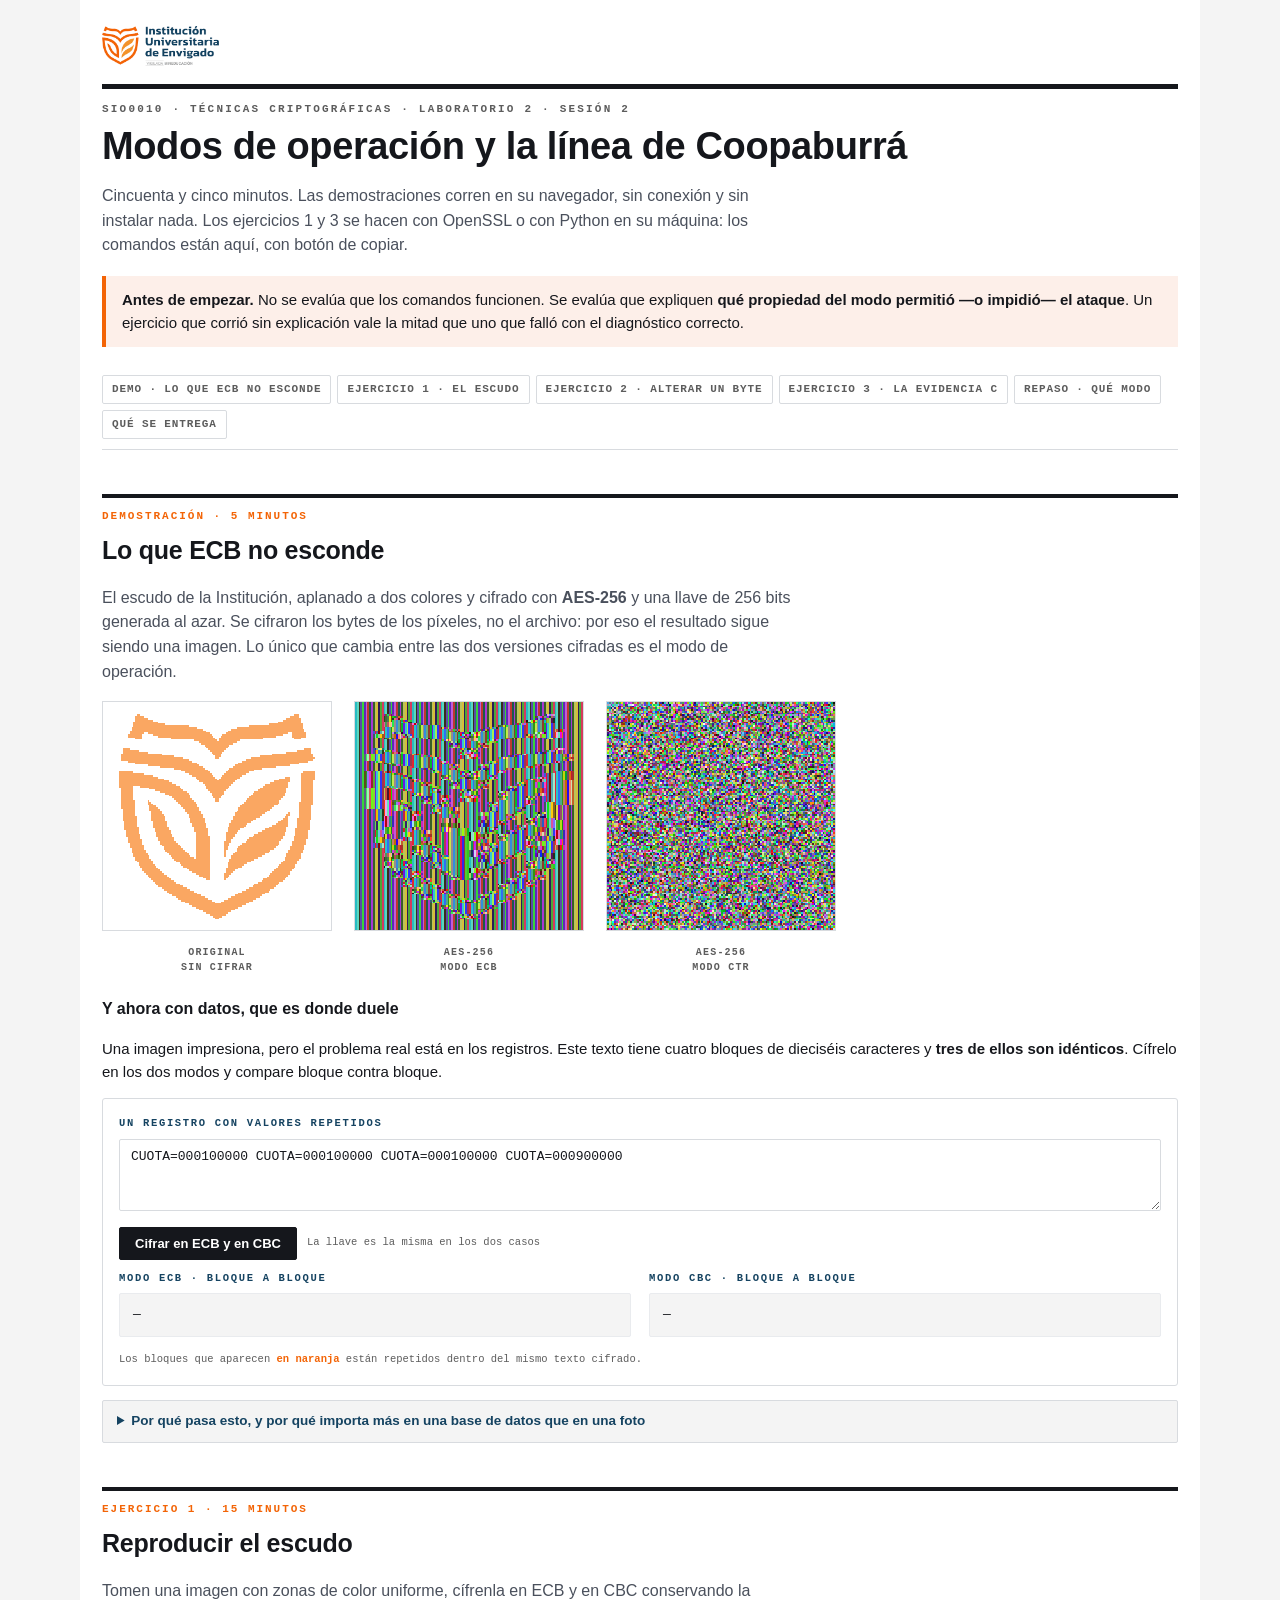
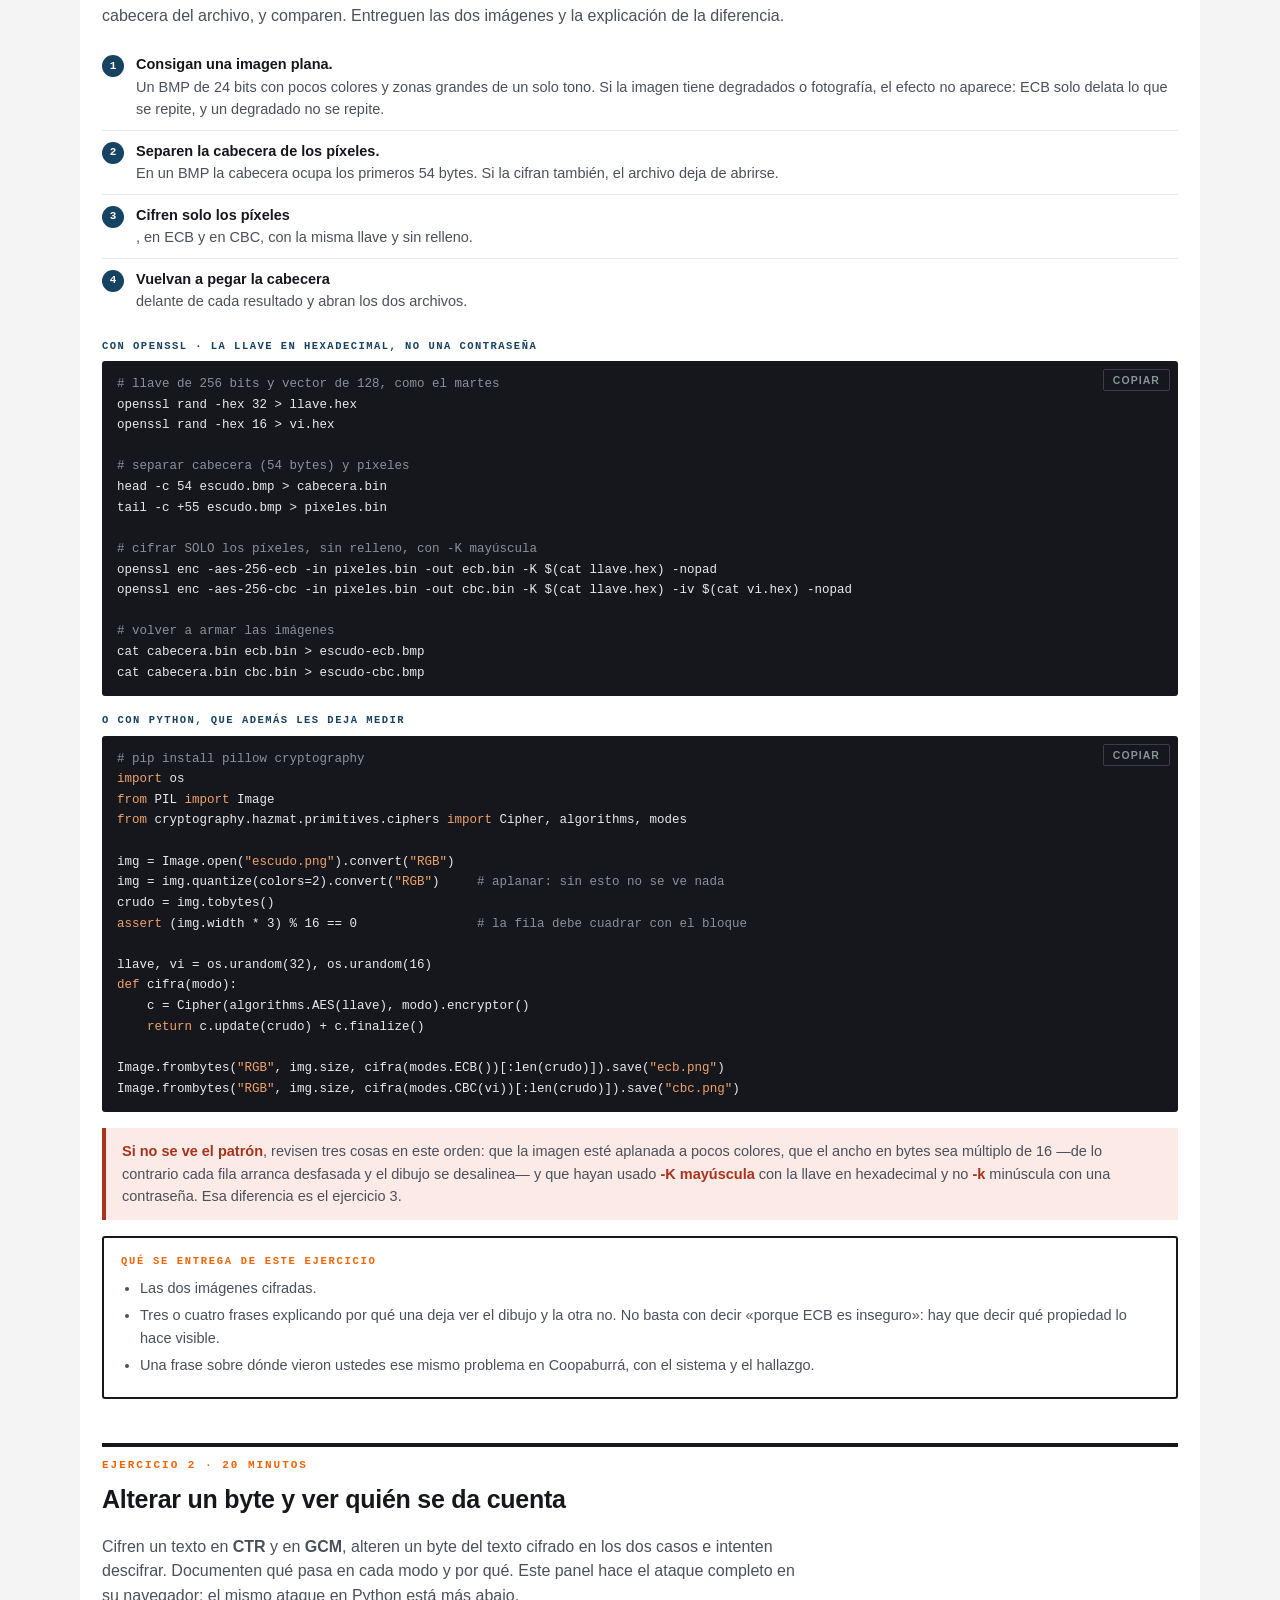
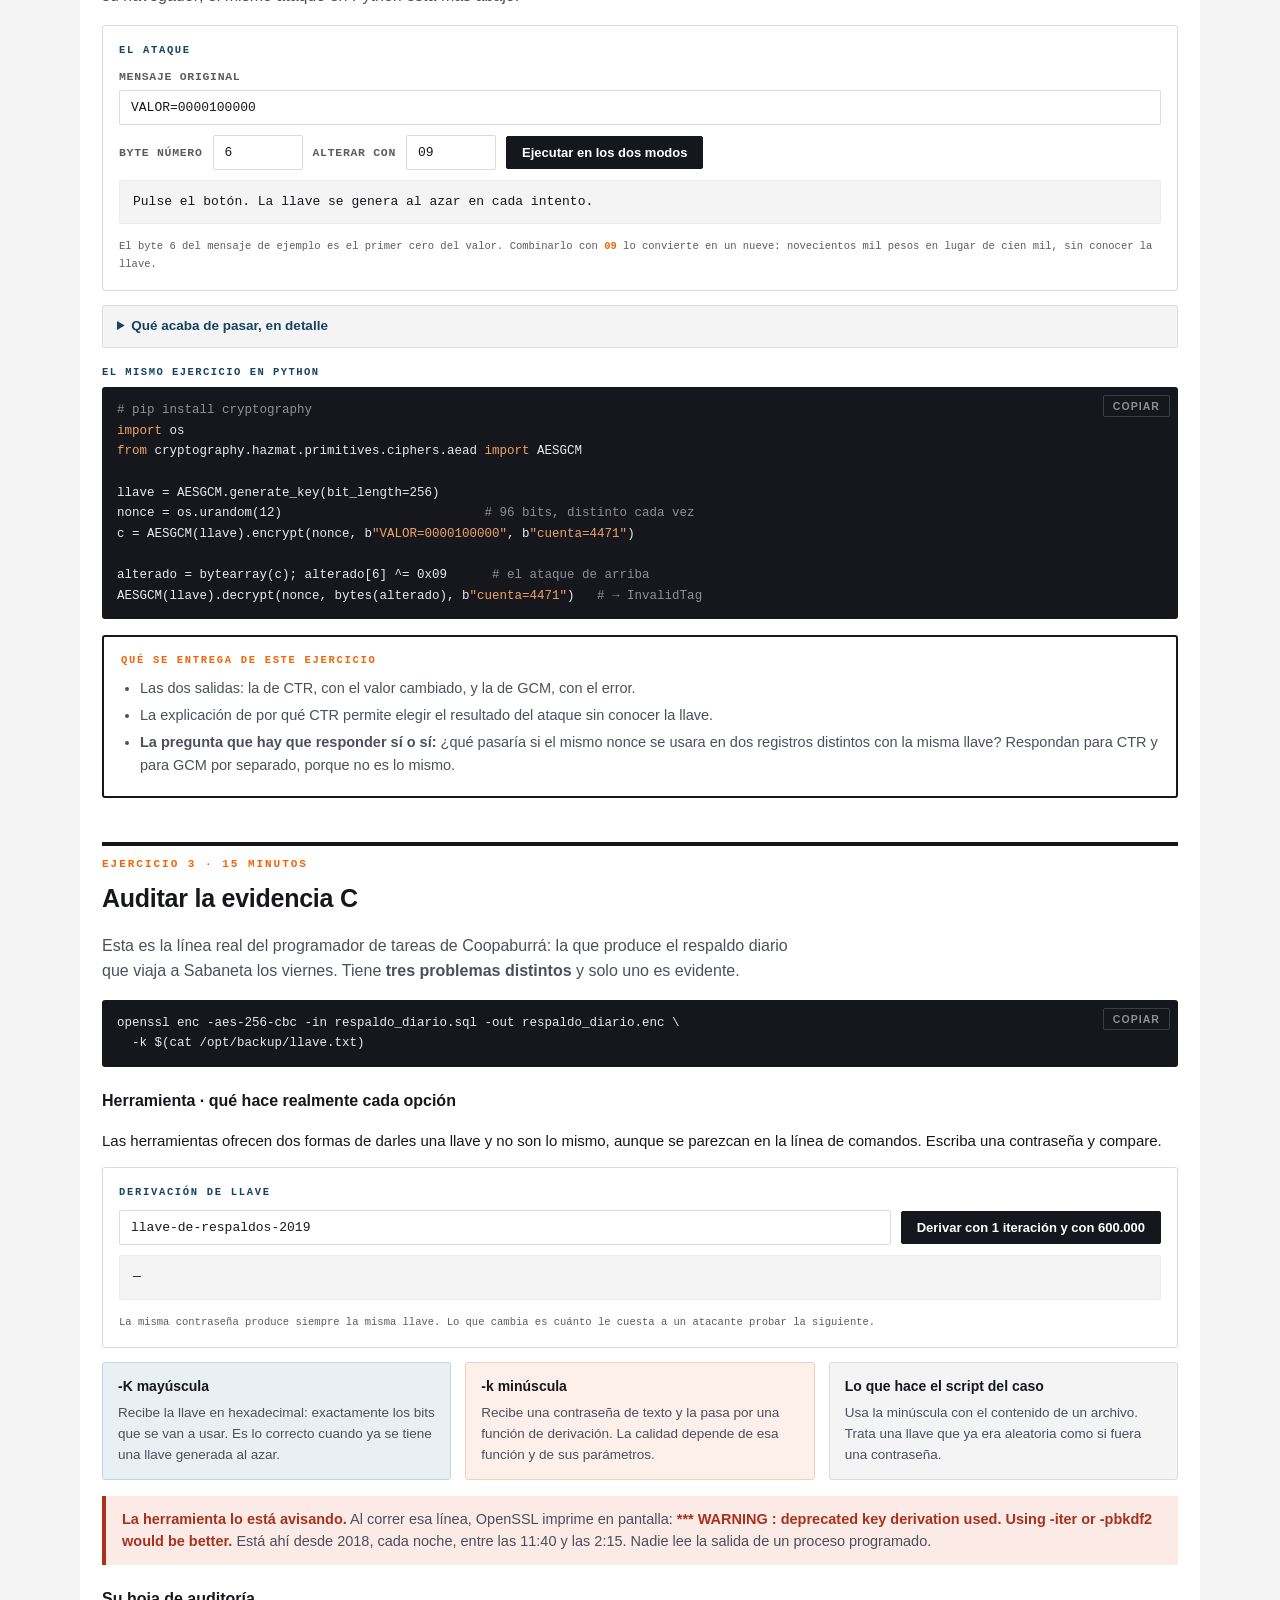
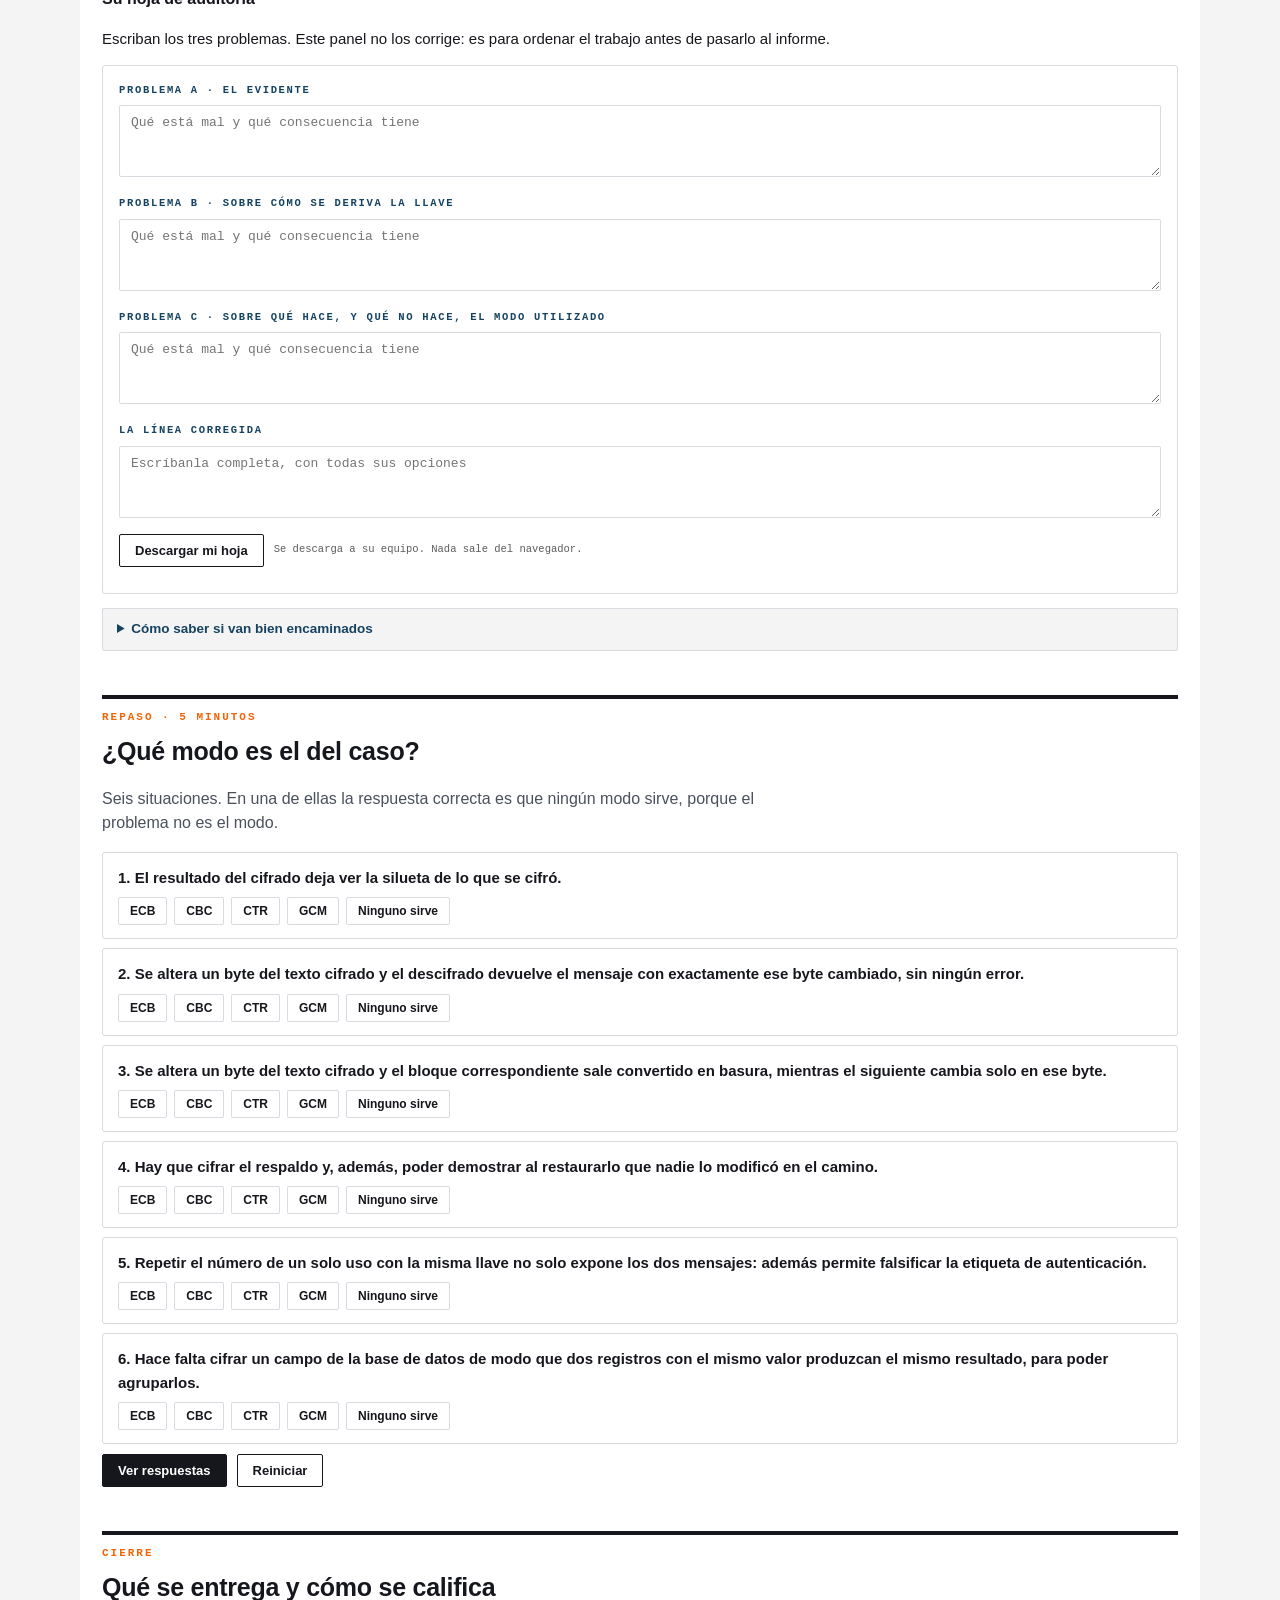
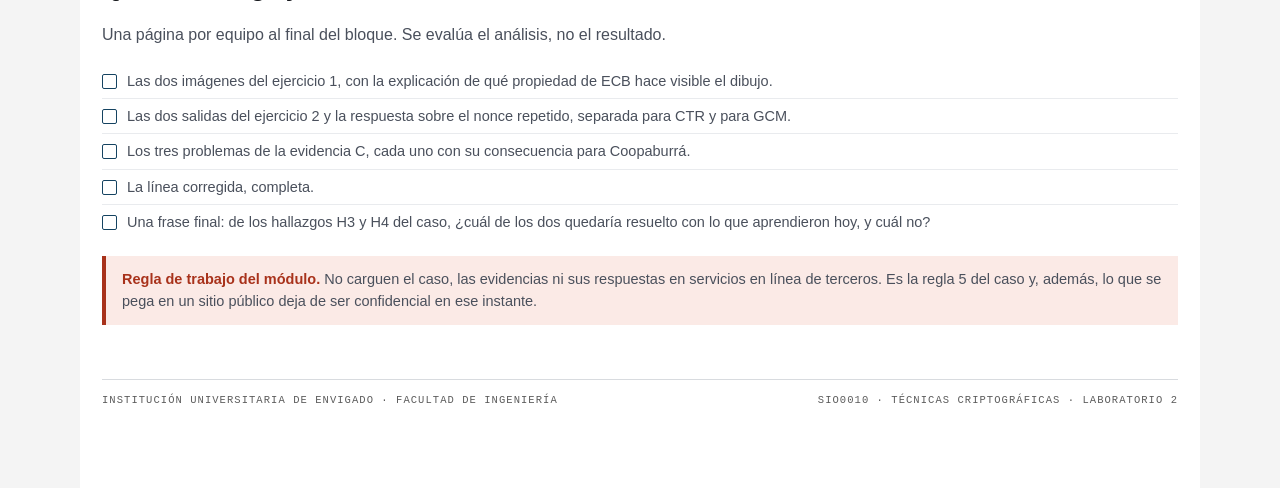
==== laboratorios/Laboratorio-2-SIO0010.html @ b7ec3cf7 "Material del módulo SIO0010 · Técnicas Criptográficas Seis laboratorios interactivos autocontenidos " ====
<!DOCTYPE html>
<html lang="es">
<head>
<meta charset="utf-8">
<meta name="viewport" content="width=device-width, initial-scale=1">
<title>Laboratorio 2 · SIO0010 Técnicas Criptográficas</title>
<style>
/* Hoja común de los laboratorios de SIO0010. Misma identidad del laboratorio 1.
   Al final está la hoja de impresión: el PDF de cada laboratorio sale de este mismo archivo. */
:root{
  --naranja:#F36406; --naranja-lav:#FDEFE9; --azul:#154361; --azul-lav:#E9F0F5;
  --tinta:#15171C; --tinta-2:#4A505C; --gris:#5C5C5C; --papel:#FFFFFF; --papel-2:#F4F4F4;
  --linea:#D8DBDF; --linea-suave:#E9EBEE; --verde:#1B6B47; --verde-lav:#E1F0E8;
  --rojo:#A8321B; --rojo-lav:#FBEAE6;
  --mono:"Consolas","Cascadia Mono",ui-monospace,monospace;
  --sans:Arial,Helvetica,sans-serif; --titular:"Arial Black",Arial,sans-serif;
}
*{box-sizing:border-box}
body{margin:0;background:var(--papel-2);color:var(--tinta);font-family:var(--sans);font-size:15px;line-height:1.55}
.wrap{max-width:1120px;margin:0 auto;padding:0 22px 80px;background:var(--papel)}
header.top{padding:26px 0 0}
.marca{display:flex;align-items:center;gap:12px;margin-bottom:18px}
.marca img{height:40px;width:auto}
.regla{height:5px;background:var(--tinta);margin:0 0 12px}
.kicker{font-family:var(--mono);font-size:11px;font-weight:700;letter-spacing:.20em;text-transform:uppercase;color:var(--gris)}
h1{font-family:var(--titular);font-size:38px;line-height:1.1;margin:8px 0 14px;letter-spacing:-.01em}
.lead{font-size:16px;color:var(--tinta-2);max-width:78ch}
.aviso{border-left:4px solid var(--naranja);background:var(--naranja-lav);padding:12px 16px;margin:18px 0}
.aviso b{color:var(--tinta)}
.adv{border-left:4px solid var(--rojo);background:var(--rojo-lav);padding:12px 16px;margin:16px 0;font-size:14.5px;color:var(--tinta-2)}
.adv b{color:var(--rojo)}
section{margin-top:44px;scroll-margin-top:16px}
.sec-h{border-top:4px solid var(--tinta);padding-top:10px;margin-bottom:16px}
.sec-n{font-family:var(--mono);font-size:11px;font-weight:700;letter-spacing:.18em;text-transform:uppercase;color:var(--naranja)}
h2{font-family:var(--titular);font-size:25px;margin:6px 0 0;letter-spacing:-.01em}
h3{font-size:16px;margin:22px 0 8px}
.nav{position:sticky;top:0;background:var(--papel);border-bottom:1px solid var(--linea);padding:10px 0;z-index:9;display:flex;gap:6px;flex-wrap:wrap}
.nav a{font-family:var(--mono);font-size:11px;font-weight:700;letter-spacing:.08em;text-transform:uppercase;text-decoration:none;color:var(--gris);border:1px solid var(--linea);padding:5px 9px;border-radius:2px}
.nav a:hover{color:var(--naranja);border-color:var(--naranja)}
.panel{border:1px solid var(--linea);border-radius:3px;padding:16px;margin:14px 0;background:var(--papel)}
.et{font-family:var(--mono);font-size:10.5px;font-weight:700;letter-spacing:.16em;text-transform:uppercase;color:var(--azul);margin-bottom:7px}
textarea,input[type=text],input[type=number],select{width:100%;font-family:var(--mono);font-size:13px;padding:9px 11px;border:1px solid var(--linea);border-radius:2px;background:var(--papel);color:var(--tinta);resize:vertical}
textarea{min-height:72px}
.fila{display:flex;gap:10px;flex-wrap:wrap;align-items:center;margin:10px 0}
.fila label{font-family:var(--mono);font-size:11.5px;letter-spacing:.06em;text-transform:uppercase;color:var(--gris);font-weight:700}
button{font-family:var(--sans);font-size:13px;font-weight:700;padding:8px 15px;border:1px solid var(--tinta);background:var(--tinta);color:#fff;border-radius:2px;cursor:pointer}
button:hover{background:var(--naranja);border-color:var(--naranja)}
button.sec{background:transparent;color:var(--tinta)}
button.sec:hover{color:var(--naranja)}
button:disabled{opacity:.45;cursor:default}
input[type=range]{flex:1;min-width:190px;accent-color:var(--naranja)}
.sal{font-family:var(--mono);font-size:13px;background:var(--papel-2);border:1px solid var(--linea-suave);border-radius:2px;padding:11px 13px;white-space:pre-wrap;word-break:break-word;min-height:42px}
.dos{display:grid;grid-template-columns:1fr 1fr;gap:18px}
.tres{display:grid;grid-template-columns:repeat(3,1fr);gap:14px}
@media(max-width:820px){.dos,.tres{grid-template-columns:1fr}}
.imgs{display:flex;gap:22px;flex-wrap:wrap;align-items:flex-start;margin-top:8px}
.imgs figure{margin:0;text-align:center}
.imgs img{width:230px;height:230px;image-rendering:pixelated;border:1px solid var(--linea)}
.imgs figcaption{font-family:var(--mono);font-size:10px;font-weight:700;letter-spacing:.12em;text-transform:uppercase;color:var(--gris);margin-top:8px;line-height:1.5}
table{border-collapse:collapse;width:100%;font-size:13.5px;margin-top:8px}
th{text-align:left;font-family:var(--mono);font-size:10px;letter-spacing:.14em;text-transform:uppercase;color:#fff;background:var(--azul);padding:7px 9px;font-weight:700}
td{padding:6px 9px;border-bottom:1px solid var(--linea-suave);color:var(--tinta-2);vertical-align:top}
td b{color:var(--tinta)}
.leyenda{font-family:var(--mono);font-size:10.5px;color:var(--gris);margin-top:14px;line-height:1.7}
.ok{color:var(--verde);font-weight:700}
.mal{color:var(--naranja);font-weight:700}
.rojo{color:var(--rojo);font-weight:700}
details{border:1px solid var(--linea);border-radius:2px;padding:10px 14px;margin-top:12px;background:var(--papel-2)}
summary{cursor:pointer;font-weight:700;font-size:13.5px;color:var(--azul)}
details p{margin:9px 0 0;font-size:14px;color:var(--tinta-2)}
details p:first-of-type{margin-top:10px}

/* bloque de comandos con botón de copiar */
.cmd{position:relative;background:#15171C;border-radius:3px;padding:13px 15px;margin:11px 0;overflow-x:auto}
.cmd pre{margin:0;font-family:var(--mono);font-size:12.5px;line-height:1.65;color:#E8EAED;white-space:pre}
.cmd .c{color:#8A9199}
.cmd .n{color:#F0A26A}
.cmd .copiar{position:absolute;top:8px;right:8px;font-size:10.5px;letter-spacing:.1em;text-transform:uppercase;padding:4px 9px;background:transparent;color:#8A9199;border:1px solid #3A3F47}
.cmd .copiar:hover{color:#fff;background:transparent;border-color:#8A9199}
.cmd-t{font-family:var(--mono);font-size:10.5px;font-weight:700;letter-spacing:.14em;text-transform:uppercase;color:var(--azul);margin:16px 0 -4px}

/* pasos numerados */
ol.pasos{margin:12px 0 0;padding:0;list-style:none;counter-reset:pp}
ol.pasos li{counter-increment:pp;display:flex;gap:12px;padding:9px 0;border-bottom:1px solid var(--linea-suave)}
ol.pasos li:last-child{border-bottom:0}
ol.pasos li::before{content:counter(pp);flex:0 0 22px;height:22px;border-radius:50%;background:var(--azul);color:#fff;font-family:var(--mono);font-size:11px;font-weight:700;display:flex;align-items:center;justify-content:center;margin-top:2px}
ol.pasos li b{display:block;color:var(--tinta)}
ol.pasos li span{font-size:14.5px;color:var(--tinta-2)}

/* tarjetas */
.tarj{border:1px solid var(--linea);border-radius:3px;padding:13px 15px;background:var(--papel)}
.tarj.fill{background:var(--papel-2)}
.tarj.az{background:var(--azul-lav);border-color:#C6D5E0}
.tarj.na{background:var(--naranja-lav);border-color:#F5CFBF}
.tarj h4{margin:0 0 5px;font-size:14px}
.tarj p{margin:0;font-size:13.5px;color:var(--tinta-2)}

/* entregable */
.ent{border:2px solid var(--tinta);border-radius:3px;padding:15px 17px;margin-top:16px}
.ent .et{color:var(--naranja)}
.ent ul{margin:8px 0 0;padding-left:19px;font-size:14.5px;color:var(--tinta-2)}
.ent li{margin-bottom:5px}

/* casillas de verificación */
ul.chk{margin:10px 0 0;padding:0;list-style:none}
ul.chk li{display:flex;gap:10px;padding:6px 0;border-bottom:1px solid var(--linea-suave);font-size:14.5px;color:var(--tinta-2)}
ul.chk li:last-child{border-bottom:0}
ul.chk li::before{content:"";flex:0 0 13px;height:13px;border:1.5px solid var(--azul);border-radius:2px;margin-top:4px}

/* repaso */
.preg{border:1px solid var(--linea);border-radius:3px;padding:13px 15px;margin-bottom:9px}
.preg .q{font-weight:700;margin-bottom:8px}
.preg .ops{display:flex;gap:7px;flex-wrap:wrap}
.preg .ops button{font-size:12px;padding:6px 11px;background:transparent;color:var(--tinta);border-color:var(--linea)}
.preg .ops button.elegida{background:var(--azul);color:#fff;border-color:var(--azul)}
.preg .fb{margin-top:9px;font-size:13.5px;display:none}

footer{margin-top:54px;border-top:1px solid var(--linea);padding-top:12px;font-family:var(--mono);font-size:10.5px;letter-spacing:.1em;text-transform:uppercase;color:var(--gris);display:flex;justify-content:space-between;flex-wrap:wrap;gap:8px}

/* ───────────────────────── impresión ─────────────────────────
   El PDF de cada laboratorio se genera de este mismo archivo. */
@media print{
  @page{ size:A4; margin:15mm 14mm 14mm }
  body{background:#fff;font-size:10.2pt;line-height:1.45}
  .wrap{max-width:none;padding:0;background:#fff}
  .nav{display:none}
  button,input[type=range],.copiar{display:none!important}
  h1{font-size:25pt}
  h2{font-size:15pt}
  h3{font-size:11.5pt}
  .lead{font-size:10.6pt;max-width:none}
  section{margin-top:18pt;page-break-inside:auto}
  .sec-h{page-break-after:avoid}
  .panel,.tarj,.ent,.preg,.adv,.aviso,details,.cmd{page-break-inside:avoid}
  .cmd{background:#F4F4F4;border:.7pt solid var(--linea)}
  .cmd pre{color:#15171C;font-size:8.6pt}
  .cmd .c{color:#6A7078}
  .cmd .n{color:#A8321B}
  .sal{min-height:0;font-size:8.6pt}
  .inter .sal{display:none}
  .inter::after{content:"Panel interactivo · ábralo en el navegador para ejecutarlo";display:block;font-family:var(--mono);font-size:8.4pt;letter-spacing:.06em;color:var(--gris);border-top:.7pt solid var(--linea-suave);margin-top:8px;padding-top:7px}
  details{background:#fff}
  details summary{list-style:none;color:var(--azul)}
  details summary::-webkit-details-marker{display:none}
  table{font-size:9pt}
  th{padding:5px 7px;font-size:7.4pt}
  td{padding:4.5px 7px}
  .imgs img{width:150px;height:150px}
  footer{margin-top:20pt;font-size:8pt}
  a{color:inherit;text-decoration:none}
}

</style>
</head>
<body>
<script>
/* Utilidades comunes de los laboratorios de SIO0010.
   Todo ocurre en el navegador: no hay peticiones de red ni almacenamiento persistente. */

const $  = id => document.getElementById(id);
const $$ = sel => Array.prototype.slice.call(document.querySelectorAll(sel));

/* ---------- bytes, hexadecimal y texto ---------- */
const UTF8 = new TextEncoder();
const DEC  = new TextDecoder();

function bytes(txt){ return UTF8.encode(txt); }
function texto(buf){ return DEC.decode(buf instanceof ArrayBuffer ? new Uint8Array(buf) : buf); }
function hex(buf){
  const b = buf instanceof ArrayBuffer ? new Uint8Array(buf) : buf;
  return Array.prototype.map.call(b, v => v.toString(16).padStart(2, "0")).join("");
}
function desdeHex(s){
  s = (s || "").replace(/[^0-9a-fA-F]/g, "");
  const b = new Uint8Array(s.length >> 1);
  for (let i = 0; i < b.length; i++) b[i] = parseInt(s.substr(i * 2, 2), 16);
  return b;
}
function aleatorio(n){ const b = new Uint8Array(n); crypto.getRandomValues(b); return b; }
function bloques(h, n){ return (h.match(new RegExp(".{1," + (n * 2) + "}", "g")) || []).join(" "); }

/* ---------- copiar bloques de comandos ---------- */
function montarCopias(){
  $$(".cmd").forEach(function(caja){
    if (caja.querySelector(".copiar")) return;
    const b = document.createElement("button");
    b.className = "copiar"; b.type = "button"; b.textContent = "copiar";
    b.addEventListener("click", function(){
      const t = caja.querySelector("pre").innerText;
      const listo = function(){ b.textContent = "copiado"; setTimeout(function(){ b.textContent = "copiar"; }, 1400); };
      if (navigator.clipboard && navigator.clipboard.writeText) {
        navigator.clipboard.writeText(t).then(listo, function(){ manual(t, listo); });
      } else { manual(t, listo); }
    });
    caja.appendChild(b);
  });
  function manual(t, listo){          // sin permiso de portapapeles: selección manual
    const a = document.createElement("textarea");
    a.value = t; a.style.position = "fixed"; a.style.opacity = "0";
    document.body.appendChild(a); a.select();
    try { document.execCommand("copy"); listo(); } catch (e) {}
    document.body.removeChild(a);
  }
}

/* ---------- repaso de opción múltiple ----------
   preguntas: [[enunciado, respuesta, explicación], ...]   ·   opciones: ["A", "B", ...] */
function montarQuiz(cont, preguntas, opciones, idVer, idReset, idMarca){
  const caja = $(cont);
  const elegido = {};

  function pinta(){
    caja.innerHTML = "";
    preguntas.forEach(function(p, i){
      const d = document.createElement("div"); d.className = "preg";
      const q = document.createElement("div"); q.className = "q"; q.textContent = (i + 1) + ". " + p[0];
      const ops = document.createElement("div"); ops.className = "ops";
      opciones.forEach(function(o){
        const b = document.createElement("button"); b.type = "button"; b.textContent = o;
        if (elegido[i] === o) b.className = "elegida";
        b.addEventListener("click", function(){ elegido[i] = o; pinta(); marca(); });
        ops.appendChild(b);
      });
      const fb = document.createElement("div"); fb.className = "fb"; fb.id = cont + "-fb" + i;
      d.appendChild(q); d.appendChild(ops); d.appendChild(fb);
      caja.appendChild(d);
    });
  }
  function marca(){
    const n = Object.keys(elegido).length;
    if (idMarca) $(idMarca).textContent = n ? n + " de " + preguntas.length + " respondidas" : "";
  }
  function ver(){
    preguntas.forEach(function(p, i){
      const fb = $(cont + "-fb" + i);
      const bien = elegido[i] === p[1];
      fb.style.display = "block";
      fb.innerHTML = '<span class="' + (bien ? "ok" : "mal") + '">' + (bien ? "Correcto" : "Respuesta: " + p[1]) +
                     '</span> · <span style="color:var(--tinta-2)">' + p[2] + "</span>";
    });
  }
  function reinicia(){ for (const k in elegido) delete elegido[k]; pinta(); marca(); }

  if (idVer)   $(idVer).addEventListener("click", ver);
  if (idReset) $(idReset).addEventListener("click", reinicia);
  pinta();
}

/* ---------- cronómetro ---------- */
async function cronometra(fn){
  const t = performance.now();
  const r = await fn();
  return { ms: performance.now() - t, r: r };
}
function ms(v){ return v >= 1000 ? (v / 1000).toFixed(2) + " s" : v.toFixed(1) + " ms"; }

/* ---------- impresión: los desplegables salen abiertos ---------- */
function abreTodo(){ $$("details").forEach(function(d){ d.open = true; }); }
window.addEventListener("beforeprint", abreTodo);
if (window.matchMedia) {
  const mq = window.matchMedia("print");
  if (mq.addEventListener) mq.addEventListener("change", function(e){ if (e.matches) abreTodo(); });
}

document.addEventListener("DOMContentLoaded", montarCopias);

</script>
<div class="wrap">
<header class="top">
  <div class="marca"><img src="[data-uri]" alt="Institución Universitaria de Envigado"></div>
  <div class="regla"></div>
  <div class="kicker">SIO0010 · Técnicas Criptográficas · Laboratorio 2 · Sesión 2</div>
  <h1>Modos de operación y la línea de Coopaburrá</h1>
  <p class="lead">Cincuenta y cinco minutos. Las demostraciones corren en su navegador, sin conexión y sin instalar nada. Los ejercicios 1 y 3 se hacen con OpenSSL o con Python en su máquina: los comandos están aquí, con botón de copiar.</p>
  <div class="aviso"><b>Antes de empezar.</b> No se evalúa que los comandos funcionen. Se evalúa que expliquen <b>qué propiedad del modo permitió —o impidió— el ataque</b>. Un ejercicio que corrió sin explicación vale la mitad que uno que falló con el diagnóstico correcto.</div>
</header>

<nav class="nav">
  <a href="#d1">Demo · Lo que ECB no esconde</a>
  <a href="#e1">Ejercicio 1 · El escudo</a>
  <a href="#e2">Ejercicio 2 · Alterar un byte</a>
  <a href="#e3">Ejercicio 3 · La evidencia C</a>
  <a href="#e4">Repaso · Qué modo</a>
  <a href="#ent">Qué se entrega</a>
</nav>

<!-- ───────────── DEMO 1 ───────────── -->
<section id="d1">
  <div class="sec-h"><div class="sec-n">Demostración · 5 minutos</div><h2>Lo que ECB no esconde</h2></div>
  <p class="lead">El escudo de la Institución, aplanado a dos colores y cifrado con <b>AES-256</b> y una llave de 256 bits generada al azar. Se cifraron los bytes de los píxeles, no el archivo: por eso el resultado sigue siendo una imagen. Lo único que cambia entre las dos versiones cifradas es el modo de operación.</p>
  <div class="imgs">
    <figure><img src="[data-uri]" alt="Escudo original"><figcaption>Original<br>sin cifrar</figcaption></figure>
    <figure><img src="[data-uri]" alt="Escudo cifrado en ECB"><figcaption>AES-256<br>modo ECB</figcaption></figure>
    <figure><img src="[data-uri]" alt="Escudo cifrado en CTR"><figcaption>AES-256<br>modo CTR</figcaption></figure>
  </div>

  <h3>Y ahora con datos, que es donde duele</h3>
  <p>Una imagen impresiona, pero el problema real está en los registros. Este texto tiene cuatro bloques de dieciséis caracteres y <b>tres de ellos son idénticos</b>. Cífrelo en los dos modos y compare bloque contra bloque.</p>
  <div class="panel inter">
    <div class="et">Un registro con valores repetidos</div>
    <textarea id="d1t" spellcheck="false">CUOTA=000100000 CUOTA=000100000 CUOTA=000100000 CUOTA=000900000 </textarea>
    <div class="fila"><button id="d1go">Cifrar en ECB y en CBC</button><span class="leyenda" style="margin:0">La llave es la misma en los dos casos</span></div>
    <div class="dos">
      <div><div class="et">Modo ECB · bloque a bloque</div><div class="sal" id="d1ecb">—</div></div>
      <div><div class="et">Modo CBC · bloque a bloque</div><div class="sal" id="d1cbc">—</div></div>
    </div>
    <div class="leyenda">Los bloques que aparecen <span class="mal">en naranja</span> están repetidos dentro del mismo texto cifrado.</div>
  </div>

  <details><summary>Por qué pasa esto, y por qué importa más en una base de datos que en una foto</summary>
    <p>ECB cifra cada bloque de dieciséis bytes por separado y siempre de la misma forma. Bloques de entrada iguales producen bloques de salida iguales, así que <b>la estructura del mensaje sobrevive al cifrado</b>. En la imagen eso dibuja el escudo; en una tabla permite contar cuántos registros comparten un valor, y a partir de ahí deducir cuál es sin descifrar nada.</p>
    <p>CBC encadena cada bloque con el anterior y arranca de un vector de inicialización aleatorio, así que dos bloques iguales producen salidas distintas. CTR hace lo propio combinando cada bloque con un contador distinto. Ninguno de los dos, sin embargo, <b>detecta</b> una alteración: eso es lo que van a comprobar en el ejercicio 2.</p>
  </details>
</section>

<!-- ───────────── EJERCICIO 1 ───────────── -->
<section id="e1">
  <div class="sec-h"><div class="sec-n">Ejercicio 1 · 15 minutos</div><h2>Reproducir el escudo</h2></div>
  <p class="lead">Tomen una imagen con zonas de color uniforme, cífrenla en ECB y en CBC conservando la cabecera del archivo, y comparen. Entreguen las dos imágenes y la explicación de la diferencia.</p>

  <ol class="pasos">
    <li><span><b>Consigan una imagen plana.</b> Un BMP de 24 bits con pocos colores y zonas grandes de un solo tono. Si la imagen tiene degradados o fotografía, el efecto no aparece: ECB solo delata lo que se repite, y un degradado no se repite.</span></li>
    <li><span><b>Separen la cabecera de los píxeles.</b> En un BMP la cabecera ocupa los primeros 54 bytes. Si la cifran también, el archivo deja de abrirse.</span></li>
    <li><span><b>Cifren solo los píxeles</b>, en ECB y en CBC, con la misma llave y sin relleno.</span></li>
    <li><span><b>Vuelvan a pegar la cabecera</b> delante de cada resultado y abran los dos archivos.</span></li>
  </ol>

  <div class="cmd-t">Con OpenSSL · la llave en hexadecimal, no una contraseña</div>
  <div class="cmd"><pre><span class="c"># llave de 256 bits y vector de 128, como el martes</span>
openssl rand -hex 32 &gt; llave.hex
openssl rand -hex 16 &gt; vi.hex

<span class="c"># separar cabecera (54 bytes) y píxeles</span>
head -c 54 escudo.bmp &gt; cabecera.bin
tail -c +55 escudo.bmp &gt; pixeles.bin

<span class="c"># cifrar SOLO los píxeles, sin relleno, con -K mayúscula</span>
openssl enc -aes-256-ecb -in pixeles.bin -out ecb.bin -K $(cat llave.hex) -nopad
openssl enc -aes-256-cbc -in pixeles.bin -out cbc.bin -K $(cat llave.hex) -iv $(cat vi.hex) -nopad

<span class="c"># volver a armar las imágenes</span>
cat cabecera.bin ecb.bin &gt; escudo-ecb.bmp
cat cabecera.bin cbc.bin &gt; escudo-cbc.bmp</pre></div>

  <div class="cmd-t">O con Python, que además les deja medir</div>
  <div class="cmd"><pre><span class="c"># pip install pillow cryptography</span>
<span class="n">import</span> os
<span class="n">from</span> PIL <span class="n">import</span> Image
<span class="n">from</span> cryptography.hazmat.primitives.ciphers <span class="n">import</span> Cipher, algorithms, modes

img = Image.open(<span class="n">"escudo.png"</span>).convert(<span class="n">"RGB"</span>)
img = img.quantize(colors=2).convert(<span class="n">"RGB"</span>)     <span class="c"># aplanar: sin esto no se ve nada</span>
crudo = img.tobytes()
<span class="n">assert</span> (img.width * 3) % 16 == 0                <span class="c"># la fila debe cuadrar con el bloque</span>

llave, vi = os.urandom(32), os.urandom(16)
<span class="n">def</span> cifra(modo):
    c = Cipher(algorithms.AES(llave), modo).encryptor()
    <span class="n">return</span> c.update(crudo) + c.finalize()

Image.frombytes(<span class="n">"RGB"</span>, img.size, cifra(modes.ECB())[:len(crudo)]).save(<span class="n">"ecb.png"</span>)
Image.frombytes(<span class="n">"RGB"</span>, img.size, cifra(modes.CBC(vi))[:len(crudo)]).save(<span class="n">"cbc.png"</span>)</pre></div>

  <div class="adv"><b>Si no se ve el patrón</b>, revisen tres cosas en este orden: que la imagen esté aplanada a pocos colores, que el ancho en bytes sea múltiplo de 16 —de lo contrario cada fila arranca desfasada y el dibujo se desalinea— y que hayan usado <b>-K mayúscula</b> con la llave en hexadecimal y no <b>-k</b> minúscula con una contraseña. Esa diferencia es el ejercicio 3.</div>

  <div class="ent">
    <div class="et">Qué se entrega de este ejercicio</div>
    <ul>
      <li>Las dos imágenes cifradas.</li>
      <li>Tres o cuatro frases explicando por qué una deja ver el dibujo y la otra no. No basta con decir «porque ECB es inseguro»: hay que decir qué propiedad lo hace visible.</li>
      <li>Una frase sobre dónde vieron ustedes ese mismo problema en Coopaburrá, con el sistema y el hallazgo.</li>
    </ul>
  </div>
</section>

<!-- ───────────── EJERCICIO 2 ───────────── -->
<section id="e2">
  <div class="sec-h"><div class="sec-n">Ejercicio 2 · 20 minutos</div><h2>Alterar un byte y ver quién se da cuenta</h2></div>
  <p class="lead">Cifren un texto en <b>CTR</b> y en <b>GCM</b>, alteren un byte del texto cifrado en los dos casos e intenten descifrar. Documenten qué pasa en cada modo y por qué. Este panel hace el ataque completo en su navegador; el mismo ataque en Python está más abajo.</p>

  <div class="panel inter">
    <div class="et">El ataque</div>
    <div class="fila" style="margin-bottom:4px"><label for="e2t">Mensaje original</label></div>
    <input type="text" id="e2t" value="VALOR=0000100000" spellcheck="false">
    <div class="fila">
      <label for="e2i">Byte número</label><input type="number" id="e2i" value="6" min="0" style="width:90px">
      <label for="e2m">Alterar con</label><input type="text" id="e2m" value="09" style="width:90px">
      <button id="e2go">Ejecutar en los dos modos</button>
    </div>
    <div class="sal" id="e2s">Pulse el botón. La llave se genera al azar en cada intento.</div>
    <div class="leyenda">El byte 6 del mensaje de ejemplo es el primer cero del valor. Combinarlo con <span class="mal">09</span> lo convierte en un nueve: novecientos mil pesos en lugar de cien mil, sin conocer la llave.</div>
  </div>

  <details><summary>Qué acaba de pasar, en detalle</summary>
    <p><b>En CTR</b> el cifrado consiste en combinar el mensaje con una secuencia que depende de la llave y de un contador. Esa combinación es reversible byte a byte: cambiar un byte del texto cifrado cambia <b>exactamente ese byte</b> del texto en claro, y ningún otro. El atacante no necesita la llave para saber qué va a salir; le basta saber qué decía el original en esa posición. Por eso la salida no es basura: es el mensaje que el atacante eligió.</p>
    <p><b>En GCM</b> el cifrado es el mismo —GCM usa CTR por dentro—, pero además calcula una etiqueta de autenticación sobre el texto cifrado y sobre los datos asociados. Al descifrar, la etiqueta se recalcula y se compara. Si no coincide, la librería <b>no devuelve el texto</b>: lanza un error. No devuelve el texto alterado, ni el texto a medias: no devuelve nada. Esa es la diferencia entre cifrar y proteger.</p>
    <p><b>Los datos asociados</b> del ejemplo —el número de cuenta— no van cifrados, pero sí entran en la etiqueta. Sirven para amarrar el mensaje a su contexto: un texto cifrado válido para la cuenta 4471 no se puede reutilizar en otra cuenta, porque la etiqueta ya no cuadra.</p>
  </details>

  <div class="cmd-t">El mismo ejercicio en Python</div>
  <div class="cmd"><pre><span class="c"># pip install cryptography</span>
<span class="n">import</span> os
<span class="n">from</span> cryptography.hazmat.primitives.ciphers.aead <span class="n">import</span> AESGCM

llave = AESGCM.generate_key(bit_length=256)
nonce = os.urandom(12)                           <span class="c"># 96 bits, distinto cada vez</span>
c = AESGCM(llave).encrypt(nonce, b<span class="n">"VALOR=0000100000"</span>, b<span class="n">"cuenta=4471"</span>)

alterado = bytearray(c); alterado[6] ^= 0x09      <span class="c"># el ataque de arriba</span>
AESGCM(llave).decrypt(nonce, bytes(alterado), b<span class="n">"cuenta=4471"</span>)   <span class="c"># → InvalidTag</span></pre></div>

  <div class="ent">
    <div class="et">Qué se entrega de este ejercicio</div>
    <ul>
      <li>Las dos salidas: la de CTR, con el valor cambiado, y la de GCM, con el error.</li>
      <li>La explicación de por qué CTR permite elegir el resultado del ataque sin conocer la llave.</li>
      <li><b>La pregunta que hay que responder sí o sí:</b> ¿qué pasaría si el mismo nonce se usara en dos registros distintos con la misma llave? Respondan para CTR y para GCM por separado, porque no es lo mismo.</li>
    </ul>
  </div>
</section>

<!-- ───────────── EJERCICIO 3 ───────────── -->
<section id="e3">
  <div class="sec-h"><div class="sec-n">Ejercicio 3 · 15 minutos</div><h2>Auditar la evidencia C</h2></div>
  <p class="lead">Esta es la línea real del programador de tareas de Coopaburrá: la que produce el respaldo diario que viaja a Sabaneta los viernes. Tiene <b>tres problemas distintos</b> y solo uno es evidente.</p>

  <div class="cmd"><pre>openssl enc -aes-256-cbc -in respaldo_diario.sql -out respaldo_diario.enc \
  -k $(cat /opt/backup/llave.txt)</pre></div>

  <h3>Herramienta · qué hace realmente cada opción</h3>
  <p>Las herramientas ofrecen dos formas de darles una llave y no son lo mismo, aunque se parezcan en la línea de comandos. Escriba una contraseña y compare.</p>
  <div class="panel inter">
    <div class="et">Derivación de llave</div>
    <div class="fila">
      <input type="text" id="e3p" value="llave-de-respaldos-2019" spellcheck="false" style="flex:1;min-width:240px">
      <button id="e3go">Derivar con 1 iteración y con 600.000</button>
    </div>
    <div class="sal" id="e3s">—</div>
    <div class="leyenda">La misma contraseña produce siempre la misma llave. Lo que cambia es cuánto le cuesta a un atacante probar la siguiente.</div>
  </div>

  <div class="tres" style="margin-top:14px">
    <div class="tarj az"><h4>-K mayúscula</h4><p>Recibe la llave en hexadecimal: exactamente los bits que se van a usar. Es lo correcto cuando ya se tiene una llave generada al azar.</p></div>
    <div class="tarj na"><h4>-k minúscula</h4><p>Recibe una contraseña de texto y la pasa por una función de derivación. La calidad depende de esa función y de sus parámetros.</p></div>
    <div class="tarj fill"><h4>Lo que hace el script del caso</h4><p>Usa la minúscula con el contenido de un archivo. Trata una llave que ya era aleatoria como si fuera una contraseña.</p></div>
  </div>

  <div class="adv"><b>La herramienta lo está avisando.</b> Al correr esa línea, OpenSSL imprime en pantalla: <span class="rojo">*** WARNING : deprecated key derivation used. Using -iter or -pbkdf2 would be better.</span> Está ahí desde 2018, cada noche, entre las 11:40 y las 2:15. Nadie lee la salida de un proceso programado.</div>

  <h3>Su hoja de auditoría</h3>
  <p>Escriban los tres problemas. Este panel no los corrige: es para ordenar el trabajo antes de pasarlo al informe.</p>
  <div class="panel inter">
    <div class="et">Problema A · el evidente</div>
    <textarea id="e3a" placeholder="Qué está mal y qué consecuencia tiene"></textarea>
    <div class="et" style="margin-top:12px">Problema B · sobre cómo se deriva la llave</div>
    <textarea id="e3b" placeholder="Qué está mal y qué consecuencia tiene"></textarea>
    <div class="et" style="margin-top:12px">Problema C · sobre qué hace, y qué no hace, el modo utilizado</div>
    <textarea id="e3c" placeholder="Qué está mal y qué consecuencia tiene"></textarea>
    <div class="et" style="margin-top:12px">La línea corregida</div>
    <textarea id="e3d" placeholder="Escríbanla completa, con todas sus opciones"></textarea>
    <div class="fila"><button class="sec" id="e3guarda">Descargar mi hoja</button><span class="leyenda" style="margin:0">Se descarga a su equipo. Nada sale del navegador.</span></div>
  </div>

  <details><summary>Cómo saber si van bien encaminados</summary>
    <p>No son pistas de la respuesta, son las preguntas que la respuesta tiene que contestar. <b>Sobre la llave:</b> ¿quién puede leerla hoy, y en cuántos sitios distintos está? Cuenten los sitios; son más de uno. <b>Sobre la derivación:</b> si la llave ya venía de un generador aleatorio, ¿qué le aporta pasarla por una función pensada para contraseñas humanas, y qué le quita? <b>Sobre el modo:</b> si alguien modifica el archivo de respaldo mientras viaja en el carro del mensajero, ¿en qué momento lo notaría Coopaburrá, y cómo?</p>
    <p>Y para la línea corregida, tres preguntas más: ¿de dónde sale la llave?, ¿cómo se la entregan a la herramienta sin que aparezca en la lista de procesos?, y ¿qué tendría que pasar al restaurar para que se sepa que el archivo llegó íntegro?</p>
  </details>
</section>

<!-- ───────────── REPASO ───────────── -->
<section id="e4">
  <div class="sec-h"><div class="sec-n">Repaso · 5 minutos</div><h2>¿Qué modo es el del caso?</h2></div>
  <p class="lead">Seis situaciones. En una de ellas la respuesta correcta es que ningún modo sirve, porque el problema no es el modo.</p>
  <div id="quiz"></div>
  <div class="fila"><button id="qver">Ver respuestas</button><button class="sec" id="qreset">Reiniciar</button><span id="qmarca" class="leyenda" style="margin:0"></span></div>
</section>

<!-- ───────────── ENTREGA ───────────── -->
<section id="ent">
  <div class="sec-h"><div class="sec-n">Cierre</div><h2>Qué se entrega y cómo se califica</h2></div>
  <p class="lead">Una página por equipo al final del bloque. Se evalúa el análisis, no el resultado.</p>
  <ul class="chk">
    <li>Las dos imágenes del ejercicio 1, con la explicación de qué propiedad de ECB hace visible el dibujo.</li>
    <li>Las dos salidas del ejercicio 2 y la respuesta sobre el nonce repetido, separada para CTR y para GCM.</li>
    <li>Los tres problemas de la evidencia C, cada uno con su consecuencia para Coopaburrá.</li>
    <li>La línea corregida, completa.</li>
    <li>Una frase final: de los hallazgos H3 y H4 del caso, ¿cuál de los dos quedaría resuelto con lo que aprendieron hoy, y cuál no?</li>
  </ul>
  <div class="adv"><b>Regla de trabajo del módulo.</b> No carguen el caso, las evidencias ni sus respuestas en servicios en línea de terceros. Es la regla 5 del caso y, además, lo que se pega en un sitio público deja de ser confidencial en ese instante.</div>
</section>

<footer>
  <span>Institución Universitaria de Envigado · Facultad de Ingeniería</span>
  <span>SIO0010 · Técnicas Criptográficas · Laboratorio 2</span>
</footer>
</div>

<script>
/* ═════════ Demostración 1 · ECB frente a CBC, bloque a bloque ═════════ */
async function ecbCifra(llave, datos){
  /* WebCrypto no expone ECB. Un bloque en CBC con vector en cero es exactamente
     un bloque en ECB, así que se cifra bloque por bloque y se toma el primero. */
  const k = await crypto.subtle.importKey("raw", llave, "AES-CBC", false, ["encrypt"]);
  const cero = new Uint8Array(16), salida = new Uint8Array(datos.length);
  for (let i = 0; i < datos.length; i += 16){
    const c = new Uint8Array(await crypto.subtle.encrypt({ name: "AES-CBC", iv: cero }, k, datos.slice(i, i + 16)));
    salida.set(c.slice(0, 16), i);
  }
  return salida;
}

function pintaBloques(destino, h){
  const bl = h.match(/.{32}/g) || [];
  const cuenta = {};
  bl.forEach(function(b){ cuenta[b] = (cuenta[b] || 0) + 1; });
  destino.innerHTML = bl.map(function(b, i){
    const rep = cuenta[b] > 1;
    return '<span style="color:var(--gris)">' + (i + 1) + '</span>  ' +
           '<span class="' + (rep ? "mal" : "") + '">' + b + "</span>";
  }).join("\n");
}

$("d1go").addEventListener("click", async function(){
  let t = $("d1t").value;
  while (t.length % 16) t += " ";                  // completar el último bloque
  const datos = bytes(t), llave = aleatorio(32);
  pintaBloques($("d1ecb"), hex(await ecbCifra(llave, datos)));

  const k = await crypto.subtle.importKey("raw", llave, "AES-CBC", false, ["encrypt"]);
  const cbc = new Uint8Array(await crypto.subtle.encrypt({ name: "AES-CBC", iv: aleatorio(16) }, k, datos));
  pintaBloques($("d1cbc"), hex(cbc.slice(0, datos.length)));
});

/* ═════════ Ejercicio 2 · alterar un byte en CTR y en GCM ═════════ */
$("e2go").addEventListener("click", async function(){
  const txt = $("e2t").value;
  const i = Math.max(0, Math.min(bytes(txt).length - 1, parseInt($("e2i").value, 10) || 0));
  const masc = (desdeHex($("e2m").value)[0] || 0);
  const datos = bytes(txt), asociado = bytes("cuenta=4471");
  const lineas = [];

  /* --- CTR: sin etiqueta --- */
  const llaveC = aleatorio(32), contador = aleatorio(16);
  const kC = await crypto.subtle.importKey("raw", llaveC, "AES-CTR", false, ["encrypt", "decrypt"]);
  const par = { name: "AES-CTR", counter: contador, length: 64 };
  const cC = new Uint8Array(await crypto.subtle.encrypt(par, kC, datos));
  const cCa = cC.slice(); cCa[i] ^= masc;
  const claroC = texto(await crypto.subtle.decrypt(par, kC, cCa));
  lineas.push("CTR · original : " + txt);
  lineas.push("CTR · alterado : " + claroC + "        ← descifra sin quejarse");

  /* --- GCM: con etiqueta --- */
  const llaveG = aleatorio(32), nonce = aleatorio(12);
  const kG = await crypto.subtle.importKey("raw", llaveG, "AES-GCM", false, ["encrypt", "decrypt"]);
  const parG = { name: "AES-GCM", iv: nonce, additionalData: asociado, tagLength: 128 };
  const cG = new Uint8Array(await crypto.subtle.encrypt(parG, kG, datos));
  const cGa = cG.slice(); cGa[i] ^= masc;
  lineas.push("");
  lineas.push("GCM · original : " + texto(await crypto.subtle.decrypt(parG, kG, cG)));
  try {
    lineas.push("GCM · alterado : " + texto(await crypto.subtle.decrypt(parG, kG, cGa)));
  } catch (e) {
    lineas.push("GCM · alterado : ✗ la etiqueta no coincide — el descifrado se rechaza");
  }
  lineas.push("");
  lineas.push("byte alterado  : posición " + i + ", combinado con 0x" + (masc.toString(16).padStart(2, "0")));
  $("e2s").textContent = lineas.join("\n");
});

/* ═════════ Ejercicio 3 · qué cuesta derivar una llave ═════════ */
async function deriva(pass, iter, veces){
  veces = veces || 1;
  const base = await crypto.subtle.importKey("raw", bytes(pass), "PBKDF2", false, ["deriveBits"]);
  const par = { name: "PBKDF2", salt: bytes("sal-fija-del-ejemplo"), iterations: iter, hash: "SHA-256" };
  const t = performance.now();
  let bits;
  for (let i = 0; i < veces; i++) bits = await crypto.subtle.deriveBits(par, base, 256);
  return { hex: hex(bits), ms: (performance.now() - t) / veces };   // promedio por intento
}

$("e3go").addEventListener("click", async function(){
  const p = $("e3p").value;
  $("e3s").textContent = "calculando… la segunda derivación tarda a propósito";
  try {
    const a = await deriva(p, 1, 200);            // una sola pasada no se puede medir
    const b = await deriva(p, 600000, 1);
    const factor = a.ms > 0 ? Math.round(b.ms / a.ms) : 0;
    $("e3s").textContent =
      "1 iteración        : " + a.hex + "\n" +
      "                     " + ms(a.ms) + " por intento   (promedio de 200 pasadas)\n\n" +
      "600.000 iteraciones: " + b.hex + "\n" +
      "                     " + ms(b.ms) + " por intento\n\n" +
      "La llave cambia por completo, pero lo que importa es el costo:\n" +
      "la segunda cuesta unas " + factor.toLocaleString("es-CO") + " veces más que la primera.\n" +
      "Frente a una tarjeta gráfica, que prueba miles de millones de resúmenes\n" +
      "simples por segundo, ese factor es toda la defensa que tiene una contraseña.";
  } catch (e) {
    $("e3s").textContent = "No se pudo derivar: " + e.message;
  }
});

/* descargar la hoja de auditoría */
$("e3guarda").addEventListener("click", function(){
  const t = "LABORATORIO 2 · HOJA DE AUDITORIA DE LA EVIDENCIA C\n" +
    "SIO0010 Tecnicas Criptograficas · Caso Coopaburra\n\n" +
    "LINEA AUDITADA\n" +
    "openssl enc -aes-256-cbc -in respaldo_diario.sql -out respaldo_diario.enc -k $(cat /opt/backup/llave.txt)\n\n" +
    "PROBLEMA A · el evidente\n" + $("e3a").value + "\n\n" +
    "PROBLEMA B · la derivacion de la llave\n" + $("e3b").value + "\n\n" +
    "PROBLEMA C · el modo utilizado\n" + $("e3c").value + "\n\n" +
    "LINEA CORREGIDA\n" + $("e3d").value + "\n";
  const a = document.createElement("a");
  a.href = URL.createObjectURL(new Blob([t], { type: "text/plain;charset=utf-8" }));
  a.download = "Laboratorio-2-auditoria-evidencia-C.txt";
  a.click(); URL.revokeObjectURL(a.href);
});

/* ═════════ Repaso ═════════ */
montarQuiz("quiz", [
 ["El resultado del cifrado deja ver la silueta de lo que se cifró.",
  "ECB", "Bloques iguales producen salidas iguales, así que la estructura del original sobrevive. Es el hallazgo visual de la demostración."],
 ["Se altera un byte del texto cifrado y el descifrado devuelve el mensaje con exactamente ese byte cambiado, sin ningún error.",
  "CTR", "El cifrado es una combinación reversible byte a byte. El atacante elige el resultado sin conocer la llave: es el ejercicio 2."],
 ["Se altera un byte del texto cifrado y el bloque correspondiente sale convertido en basura, mientras el siguiente cambia solo en ese byte.",
  "CBC", "El encadenamiento propaga el daño a un bloque y refleja el cambio en el siguiente. Tampoco avisa: el descifrado entrega algo."],
 ["Hay que cifrar el respaldo y, además, poder demostrar al restaurarlo que nadie lo modificó en el camino.",
  "GCM", "Es el único de los cuatro que autentica. Los otros tres cifran; ninguno detecta una alteración."],
 ["Repetir el número de un solo uso con la misma llave no solo expone los dos mensajes: además permite falsificar la etiqueta de autenticación.",
  "GCM", "Repetir el nonce en GCM es catastrófico: compromete la llave de autenticación y, con ella, la capacidad de detectar alteraciones. Es el error de la sesión 1 con un tercer disfraz."],
 ["Hace falta cifrar un campo de la base de datos de modo que dos registros con el mismo valor produzcan el mismo resultado, para poder agruparlos.",
  "Ninguno sirve", "El requisito es el problema. Cualquier cifrado que cumpla eso filtra la frecuencia de los valores, que es justamente el ataque de la demostración. Eso se resuelve con tokenización o con índices cifrados, y se ve en la sesión 6."]
], ["ECB", "CBC", "CTR", "GCM", "Ninguno sirve"], "qver", "qreset", "qmarca");
</script>

</body>
</html>
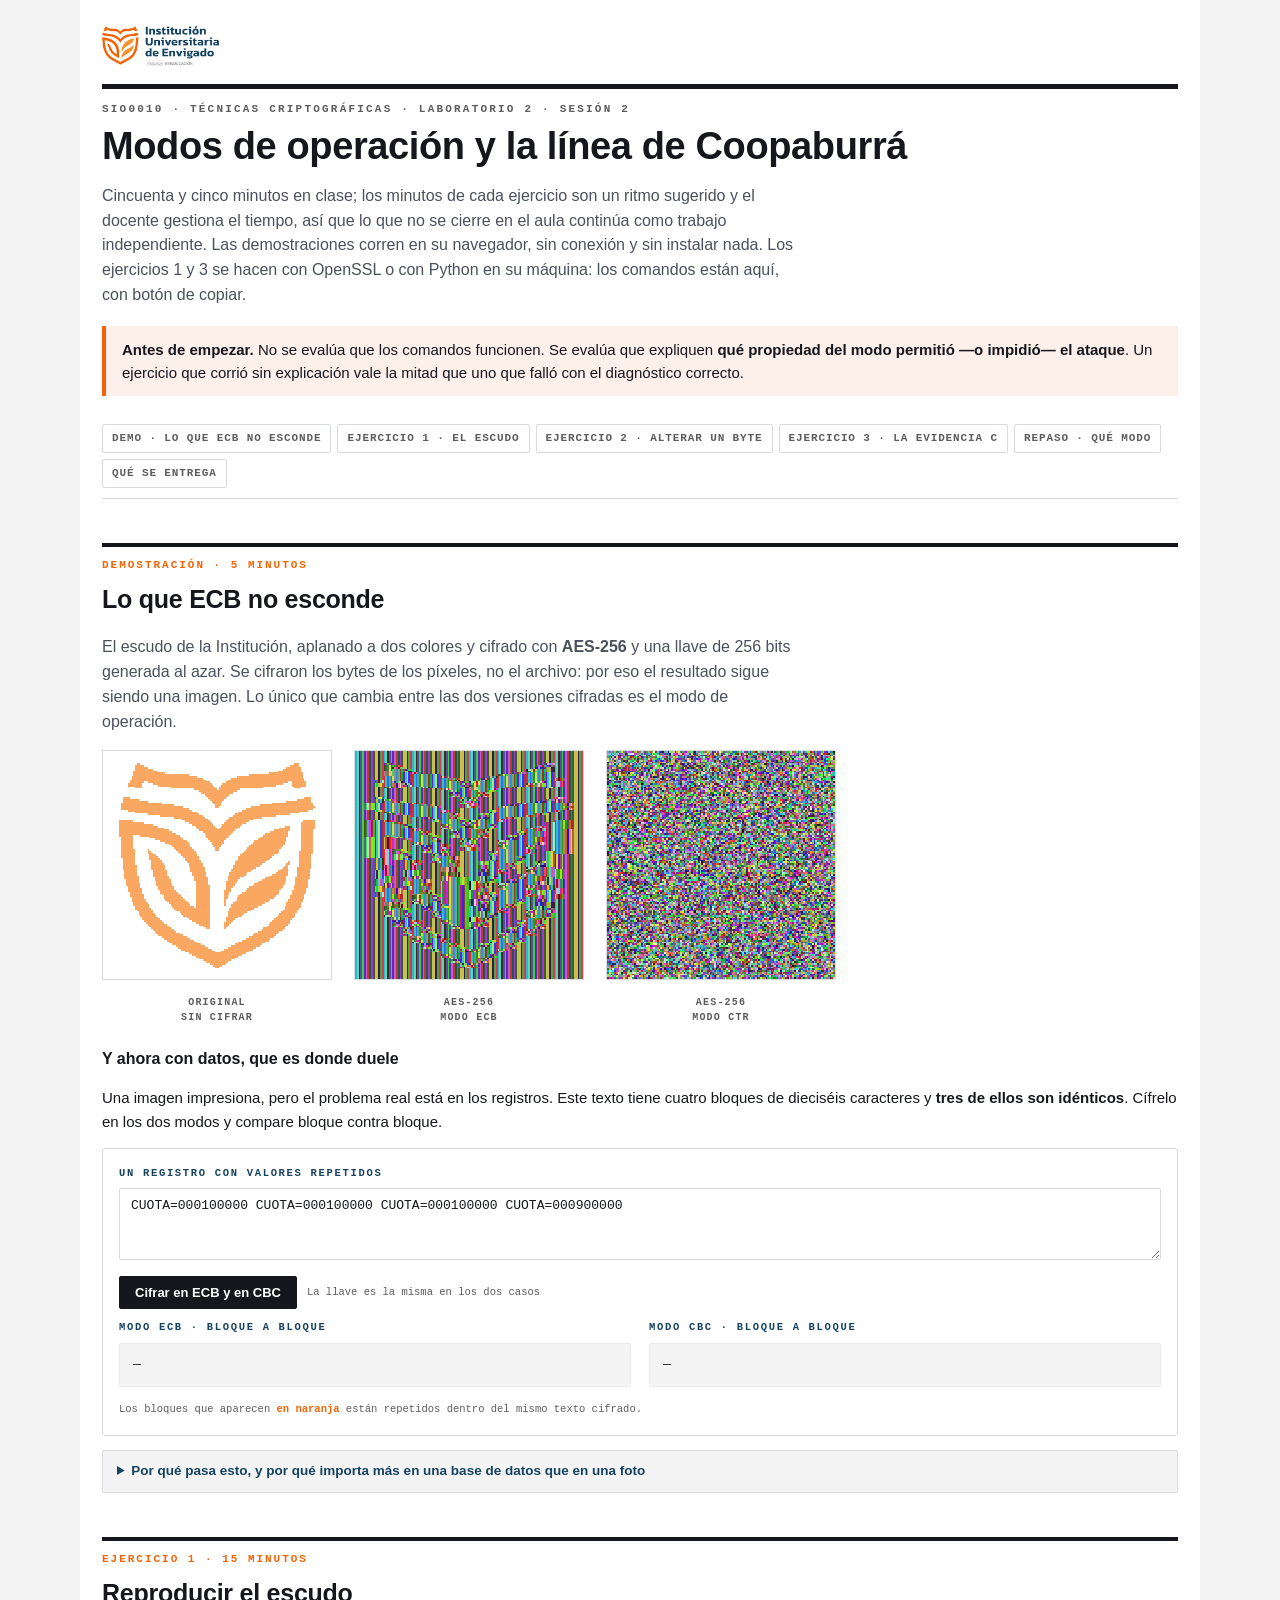
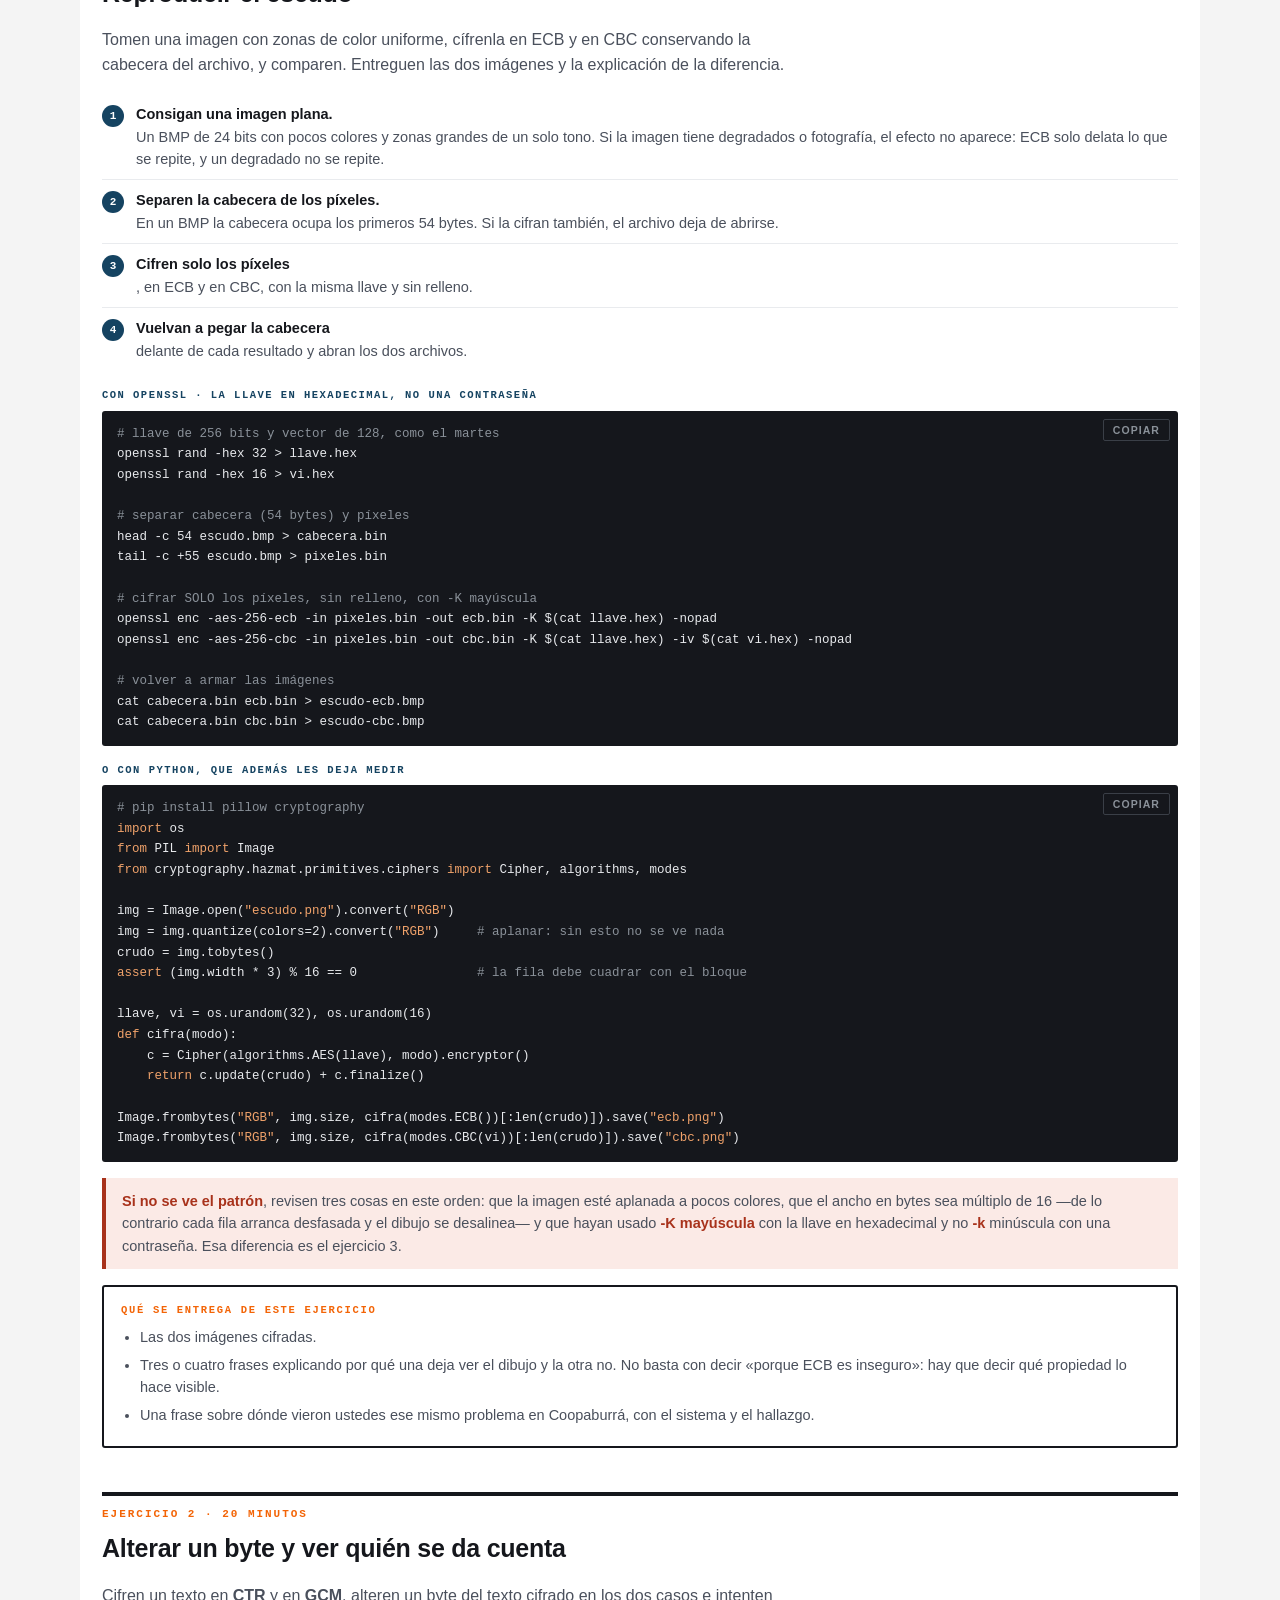
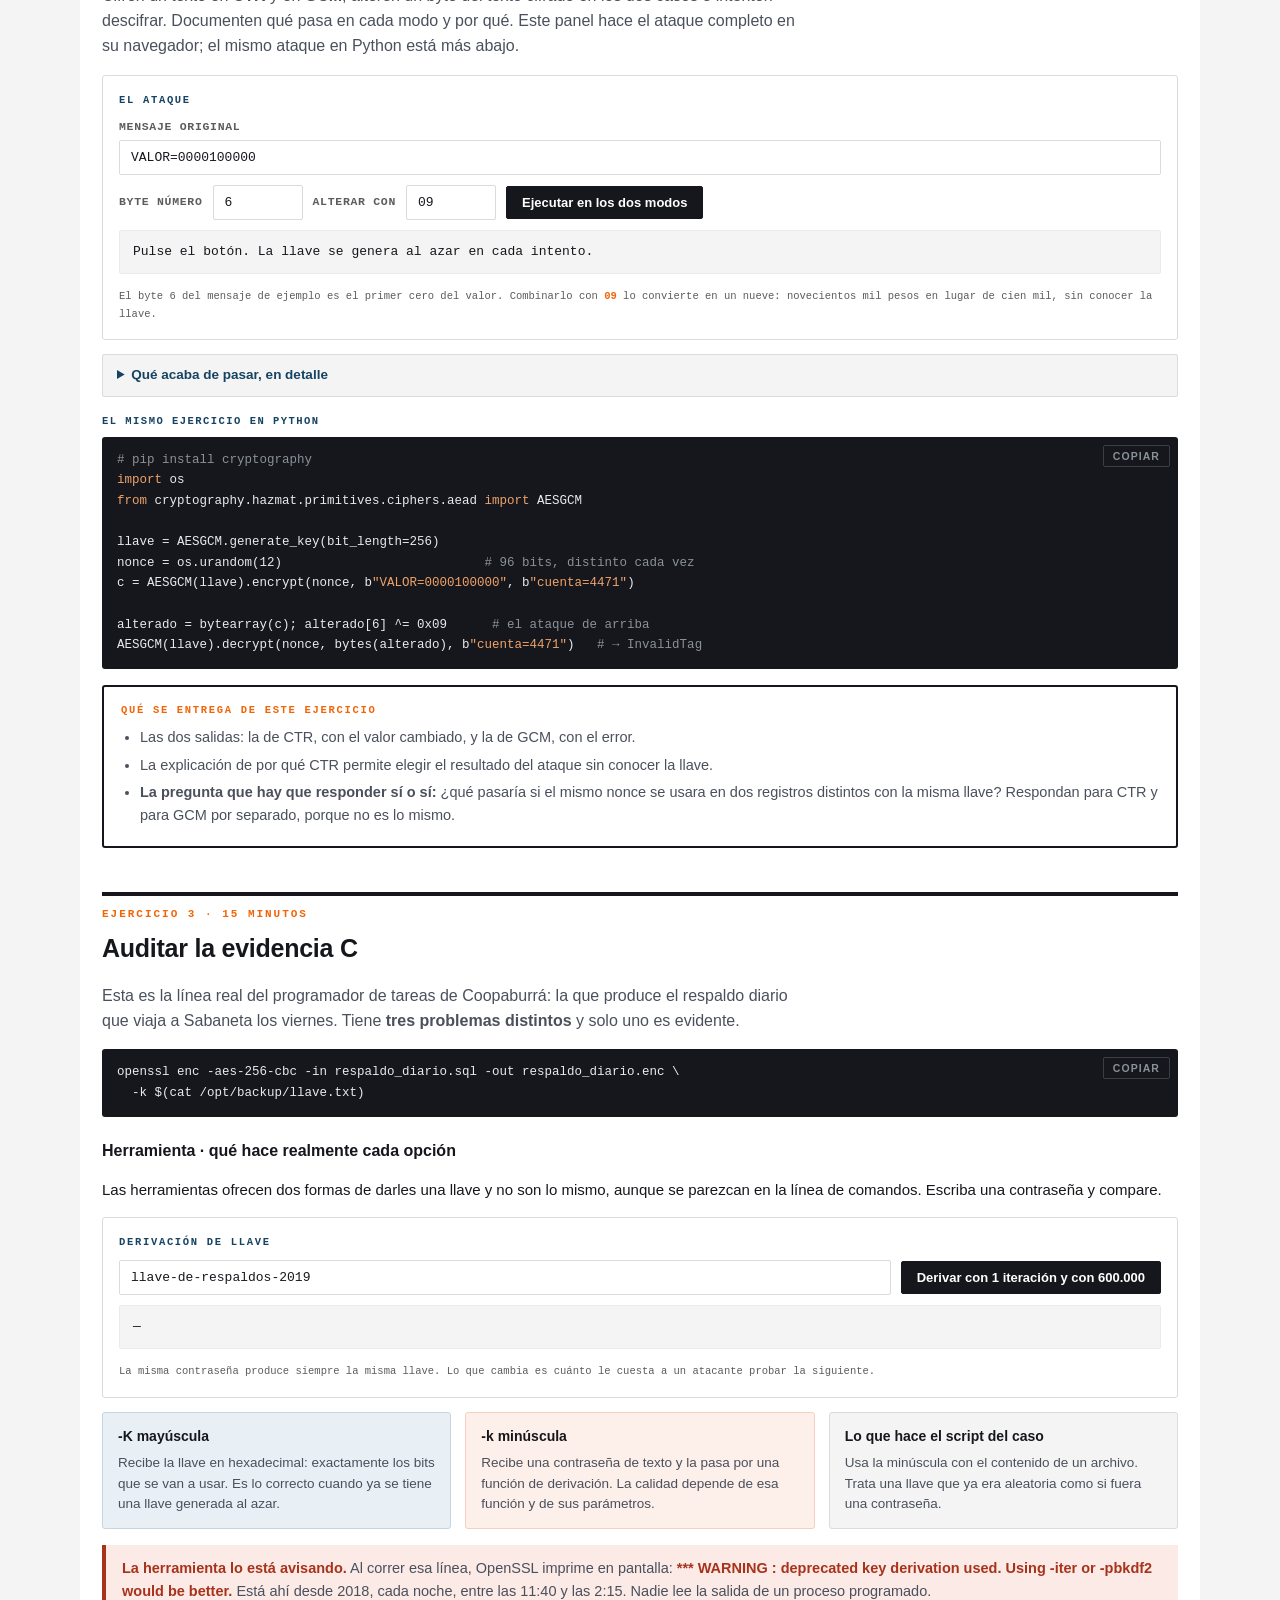
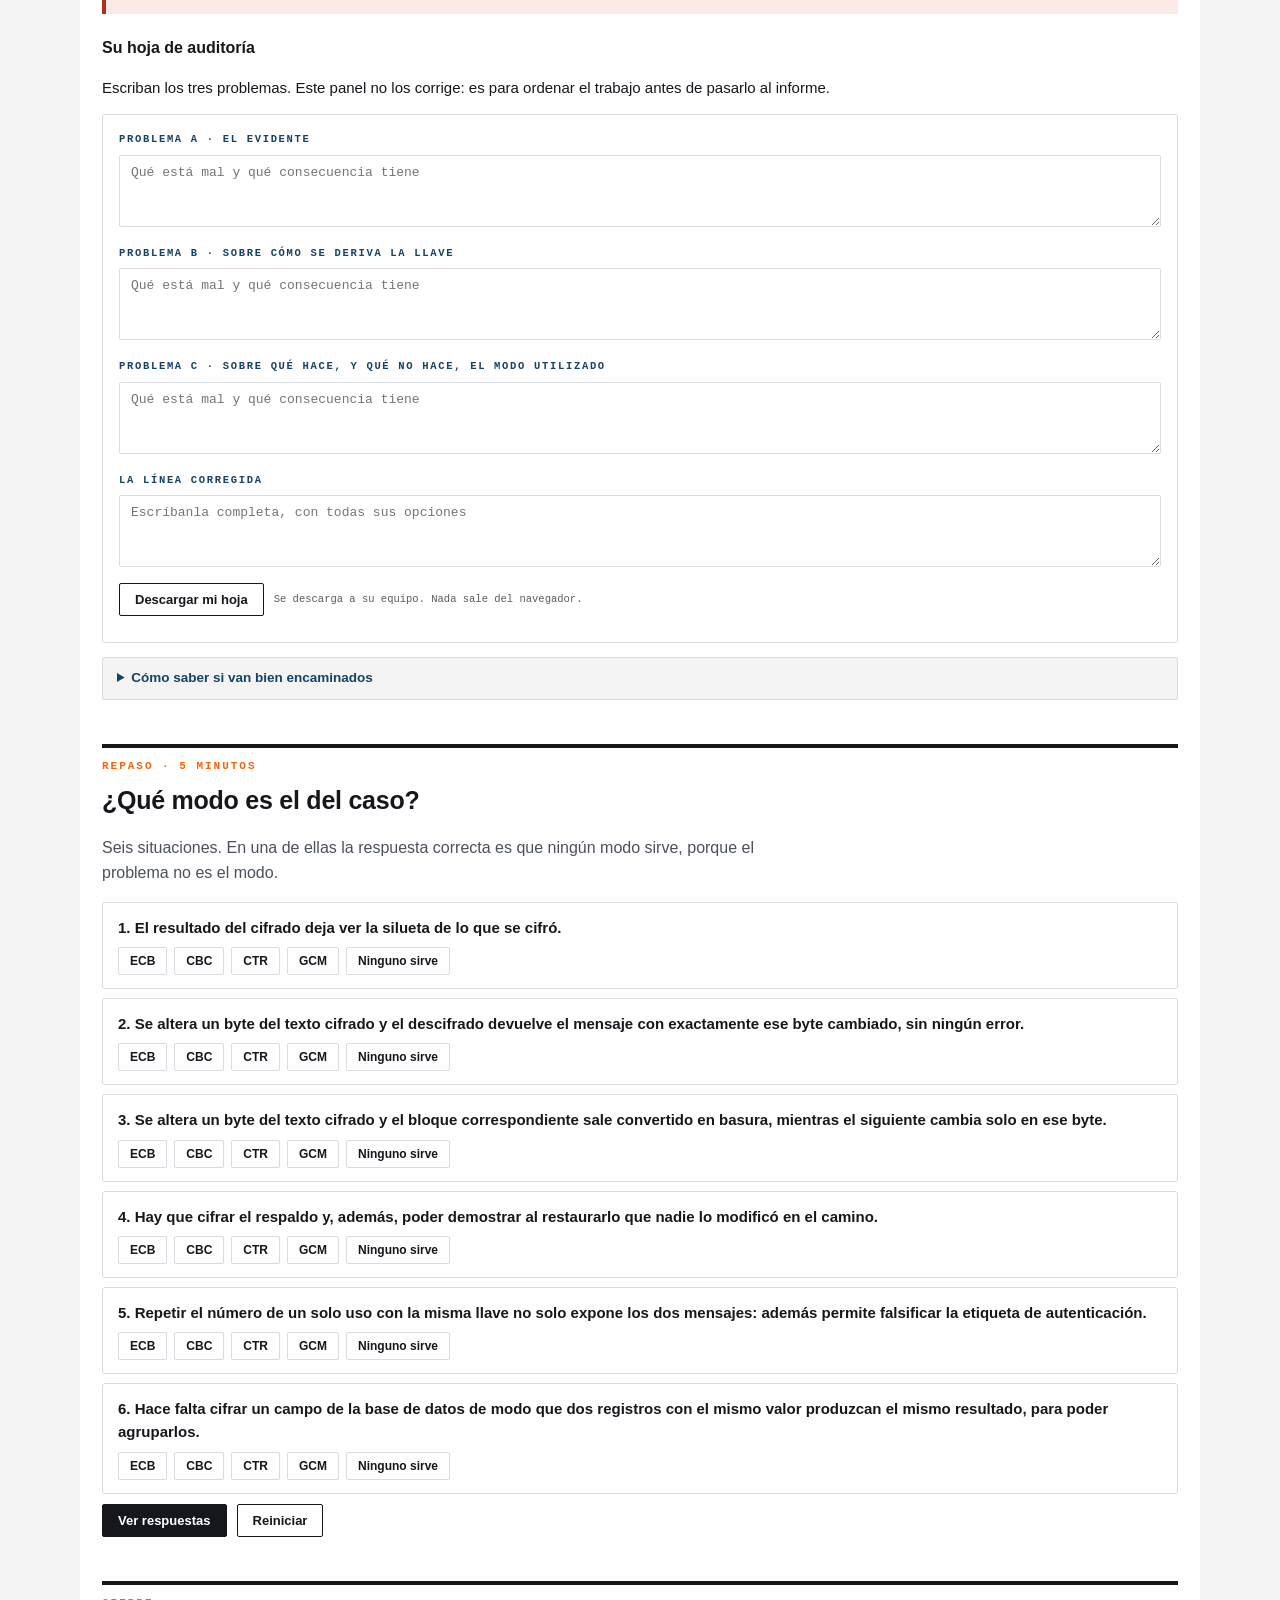
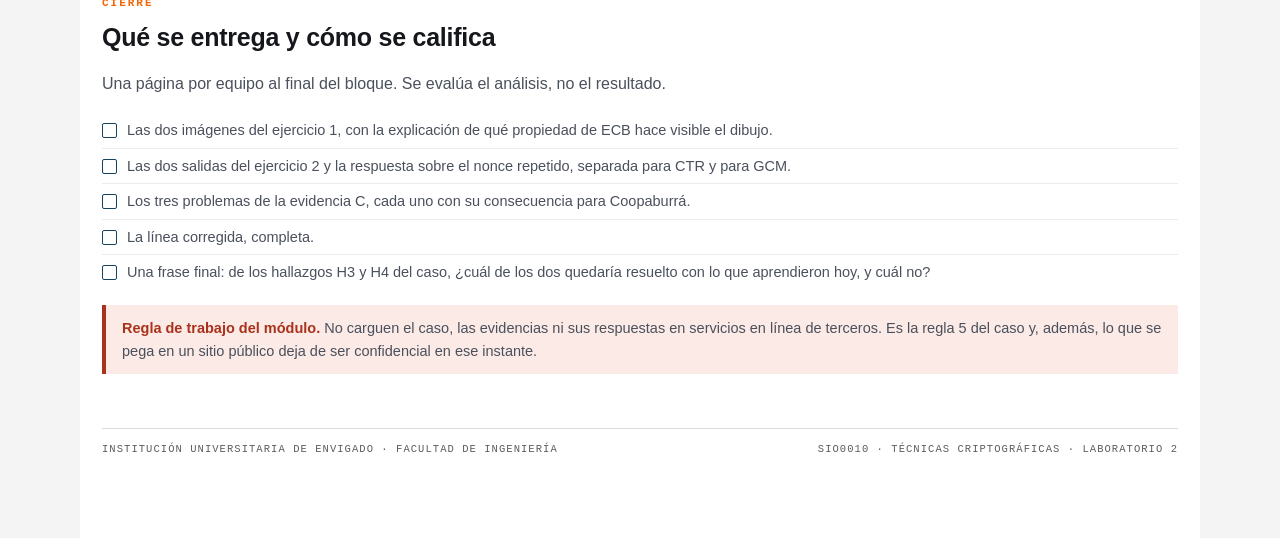
==== commit cf3f8e68: "Auditoría de coherencia: referencia el anexo y corrige el conteo de sistemas - S1: la diapositiva de" ====
--- a/laboratorios/Laboratorio-2-SIO0010.html
+++ b/laboratorios/Laboratorio-2-SIO0010.html
@@ -271,7 +271,7 @@
   <div class="regla"></div>
   <div class="kicker">SIO0010 · Técnicas Criptográficas · Laboratorio 2 · Sesión 2</div>
   <h1>Modos de operación y la línea de Coopaburrá</h1>
-  <p class="lead">Cincuenta y cinco minutos. Las demostraciones corren en su navegador, sin conexión y sin instalar nada. Los ejercicios 1 y 3 se hacen con OpenSSL o con Python en su máquina: los comandos están aquí, con botón de copiar.</p>
+  <p class="lead">Cincuenta y cinco minutos en clase; los minutos de cada ejercicio son un ritmo sugerido y el docente gestiona el tiempo, así que lo que no se cierre en el aula continúa como trabajo independiente. Las demostraciones corren en su navegador, sin conexión y sin instalar nada. Los ejercicios 1 y 3 se hacen con OpenSSL o con Python en su máquina: los comandos están aquí, con botón de copiar.</p>
   <div class="aviso"><b>Antes de empezar.</b> No se evalúa que los comandos funcionen. Se evalúa que expliquen <b>qué propiedad del modo permitió —o impidió— el ataque</b>. Un ejercicio que corrió sin explicación vale la mitad que uno que falló con el diagnóstico correcto.</div>
 </header>
 
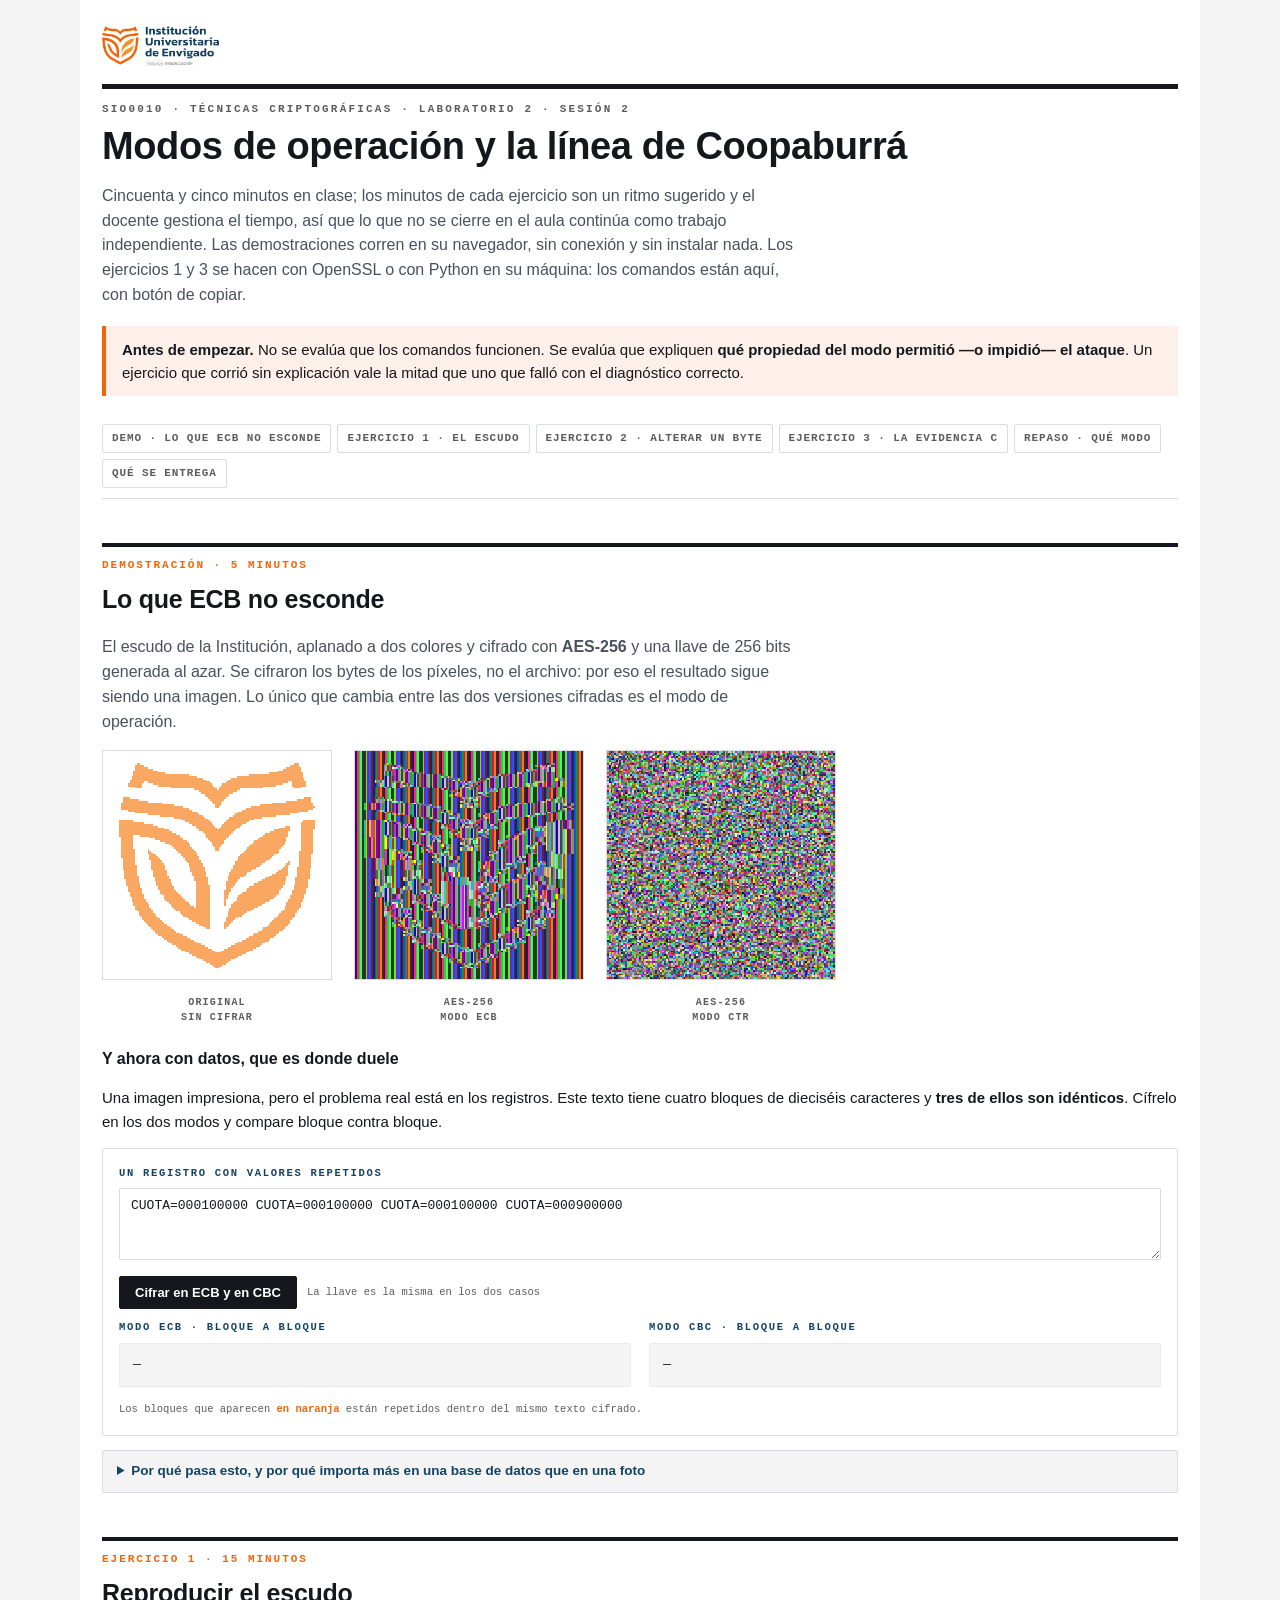
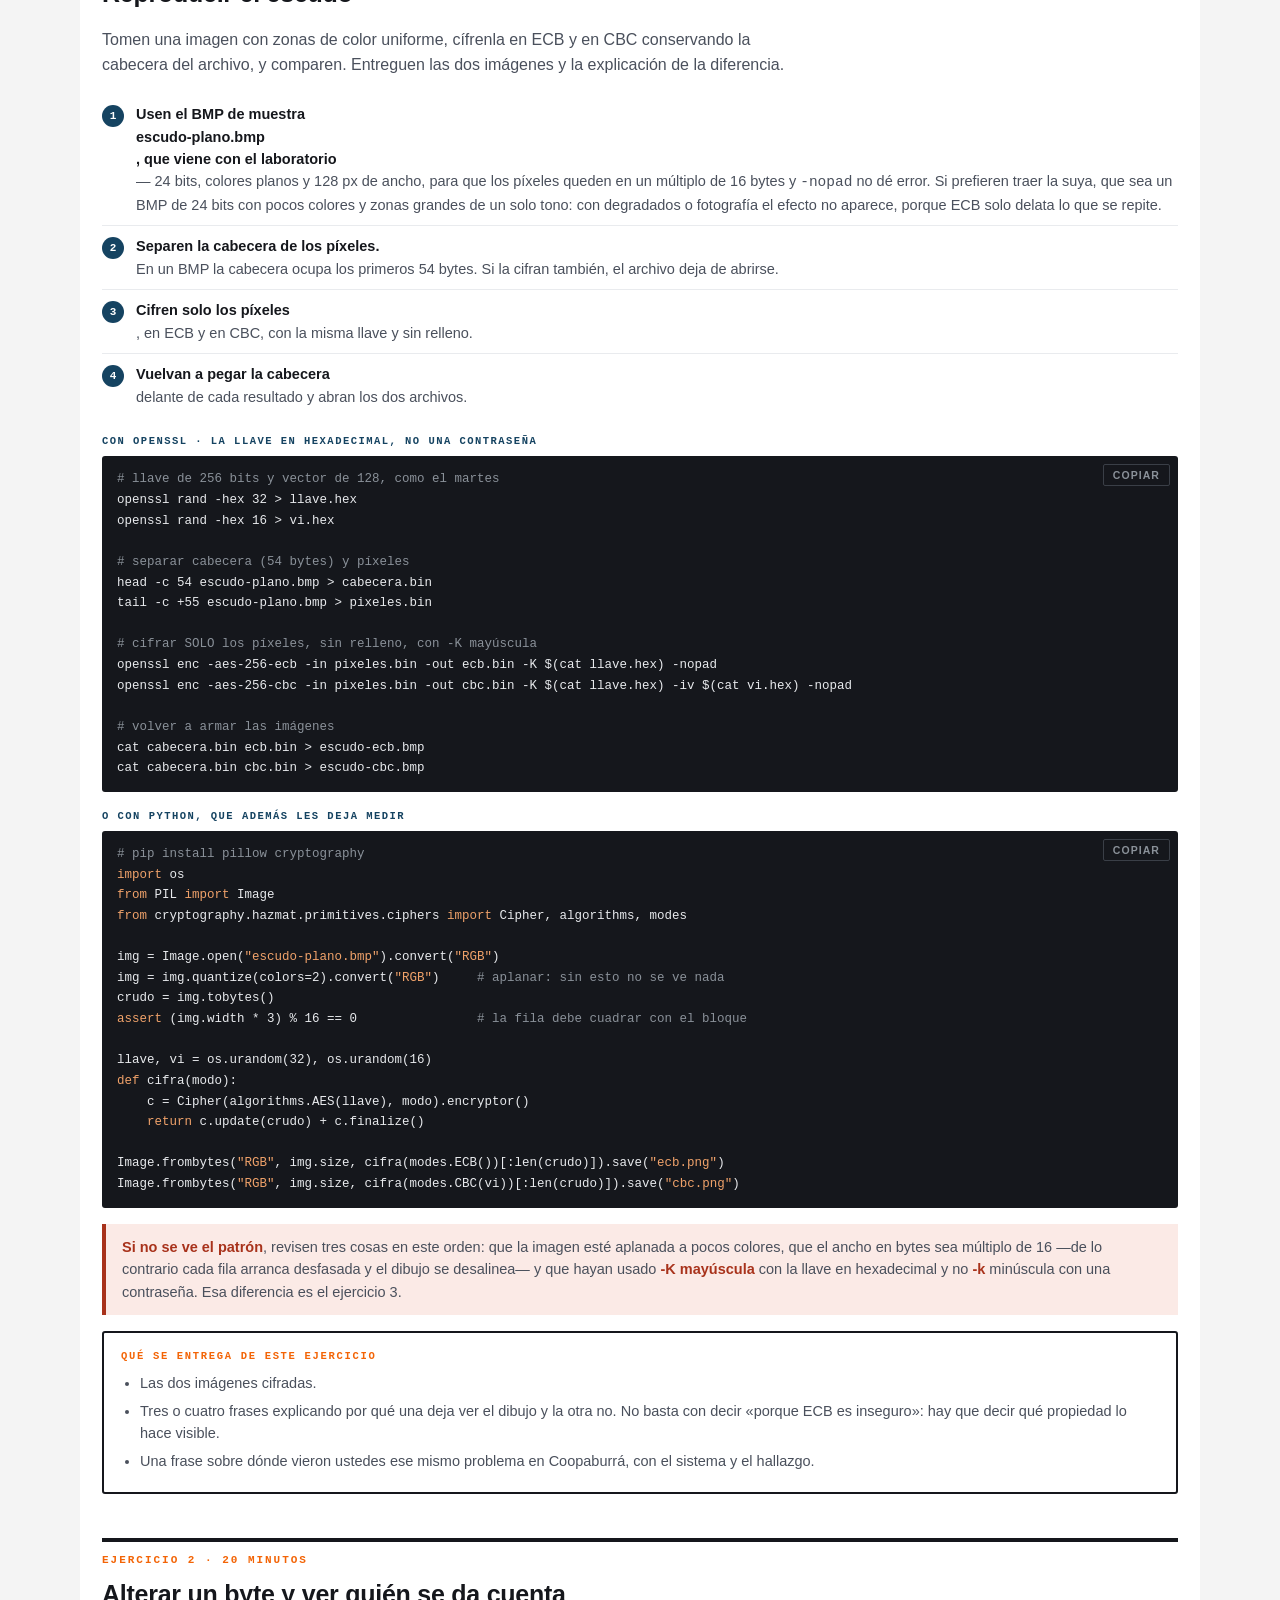
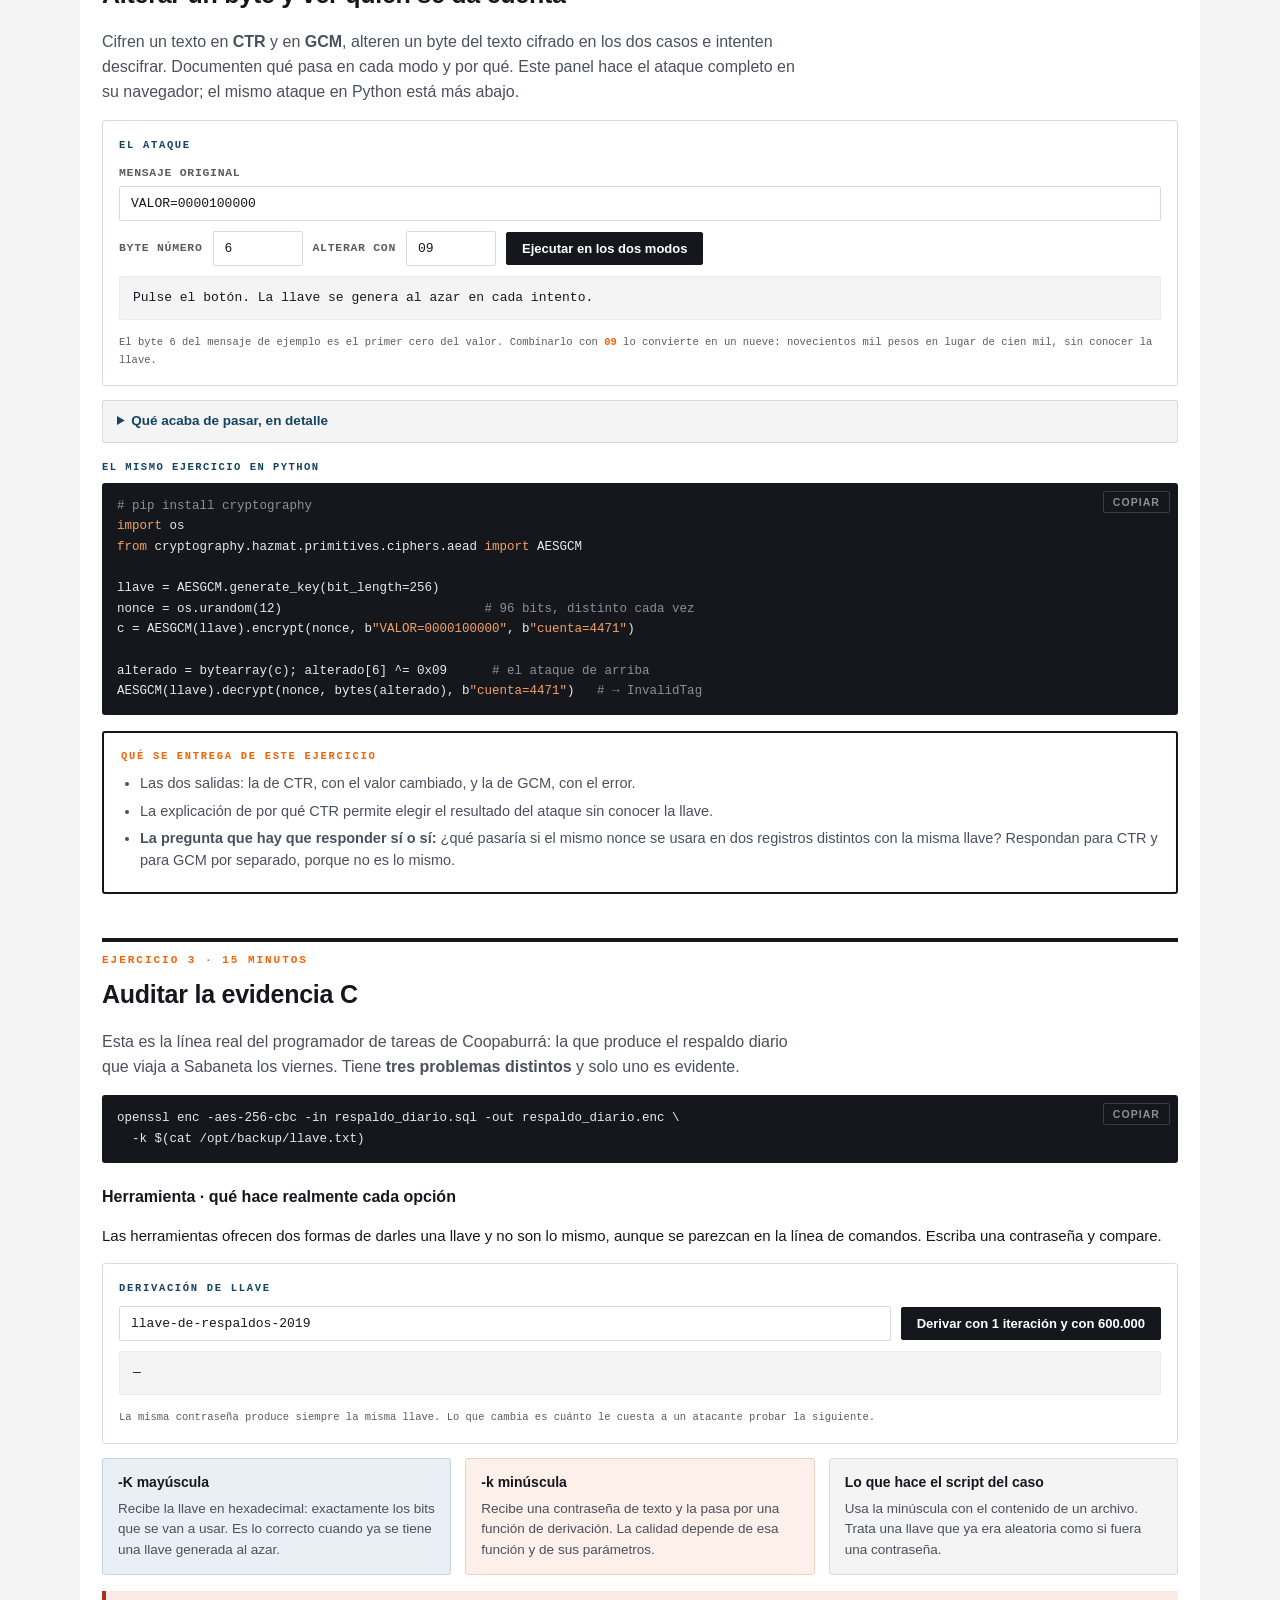
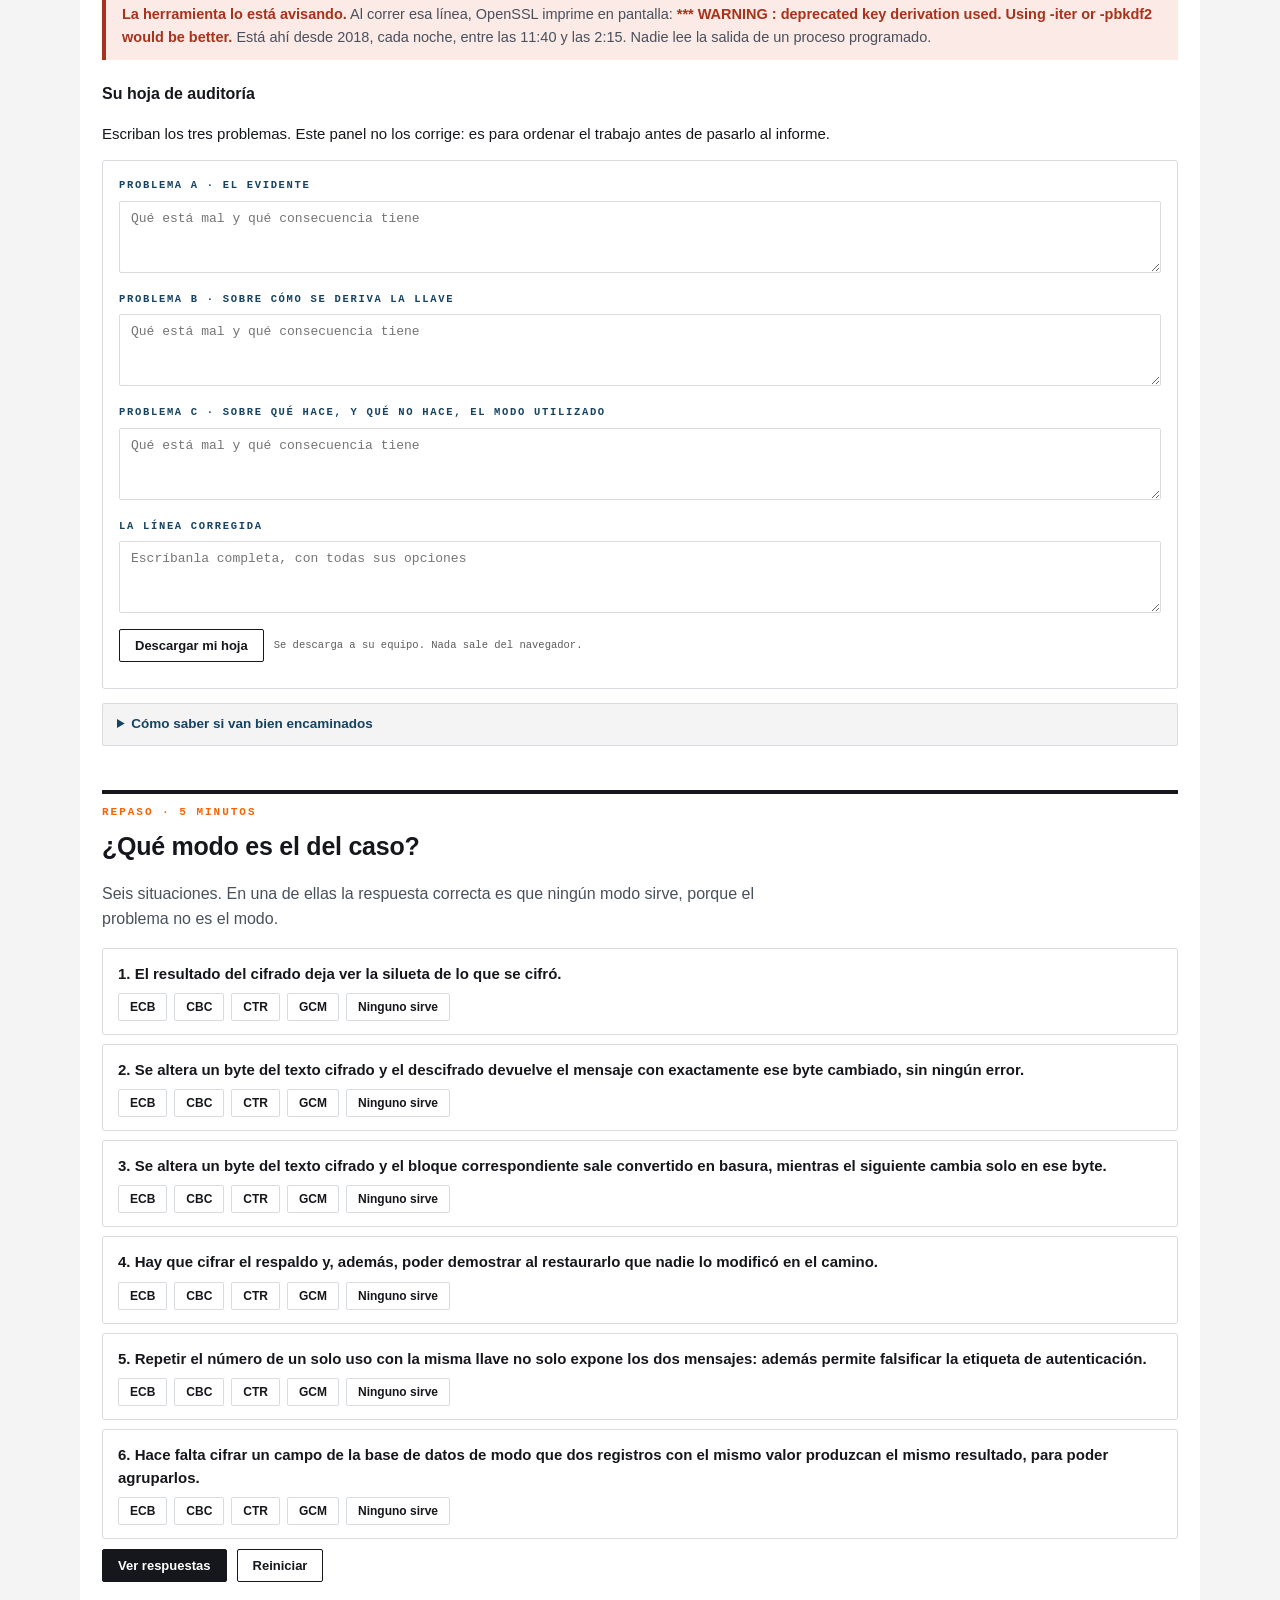
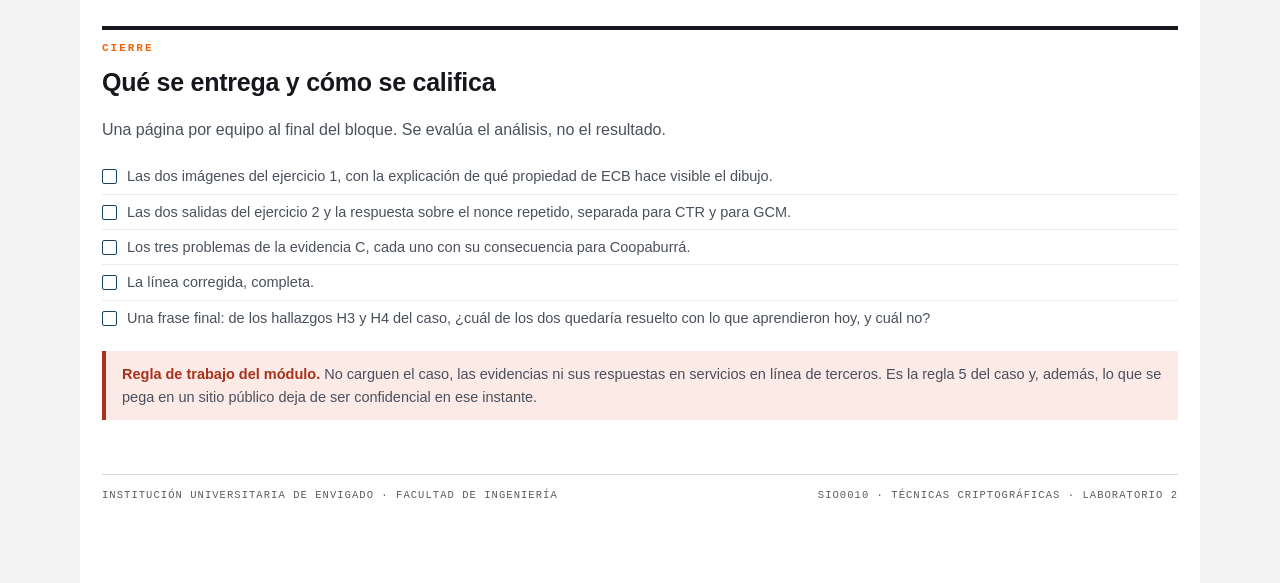
==== commit 0e8636ee: "Lab 2: corrige el comando del ejercicio 1 y añade el BMP de muestra Cierra los dos hallazgos de la r" ====
--- a/laboratorios/Laboratorio-2-SIO0010.html
+++ b/laboratorios/Laboratorio-2-SIO0010.html
@@ -290,8 +290,8 @@
   <p class="lead">El escudo de la Institución, aplanado a dos colores y cifrado con <b>AES-256</b> y una llave de 256 bits generada al azar. Se cifraron los bytes de los píxeles, no el archivo: por eso el resultado sigue siendo una imagen. Lo único que cambia entre las dos versiones cifradas es el modo de operación.</p>
   <div class="imgs">
     <figure><img src="[data-uri]" alt="Escudo original"><figcaption>Original<br>sin cifrar</figcaption></figure>
-    <figure><img src="[data-uri]" alt="Escudo cifrado en ECB"><figcaption>AES-256<br>modo ECB</figcaption></figure>
-    <figure><img src="[data-uri]" alt="Escudo cifrado en CTR"><figcaption>AES-256<br>modo CTR</figcaption></figure>
+    <figure><img src="[data-uri]" alt="Escudo cifrado en ECB"><figcaption>AES-256<br>modo ECB</figcaption></figure>
+    <figure><img src="[data-uri]" alt="Escudo cifrado en CTR"><figcaption>AES-256<br>modo CTR</figcaption></figure>
   </div>
 
   <h3>Y ahora con datos, que es donde duele</h3>
@@ -319,7 +319,7 @@
   <p class="lead">Tomen una imagen con zonas de color uniforme, cífrenla en ECB y en CBC conservando la cabecera del archivo, y comparen. Entreguen las dos imágenes y la explicación de la diferencia.</p>
 
   <ol class="pasos">
-    <li><span><b>Consigan una imagen plana.</b> Un BMP de 24 bits con pocos colores y zonas grandes de un solo tono. Si la imagen tiene degradados o fotografía, el efecto no aparece: ECB solo delata lo que se repite, y un degradado no se repite.</span></li>
+    <li><span><b>Usen el BMP de muestra <b>escudo-plano.bmp</b>, que viene con el laboratorio</b> — 24 bits, colores planos y 128 px de ancho, para que los píxeles queden en un múltiplo de 16 bytes y <code>-nopad</code> no dé error. Si prefieren traer la suya, que sea un BMP de 24 bits con pocos colores y zonas grandes de un solo tono: con degradados o fotografía el efecto no aparece, porque ECB solo delata lo que se repite.</span></li>
     <li><span><b>Separen la cabecera de los píxeles.</b> En un BMP la cabecera ocupa los primeros 54 bytes. Si la cifran también, el archivo deja de abrirse.</span></li>
     <li><span><b>Cifren solo los píxeles</b>, en ECB y en CBC, con la misma llave y sin relleno.</span></li>
     <li><span><b>Vuelvan a pegar la cabecera</b> delante de cada resultado y abran los dos archivos.</span></li>
@@ -331,8 +331,8 @@
 openssl rand -hex 16 &gt; vi.hex
 
 <span class="c"># separar cabecera (54 bytes) y píxeles</span>
-head -c 54 escudo.bmp &gt; cabecera.bin
-tail -c +55 escudo.bmp &gt; pixeles.bin
+head -c 54 escudo-plano.bmp &gt; cabecera.bin
+tail -c +55 escudo-plano.bmp &gt; pixeles.bin
 
 <span class="c"># cifrar SOLO los píxeles, sin relleno, con -K mayúscula</span>
 openssl enc -aes-256-ecb -in pixeles.bin -out ecb.bin -K $(cat llave.hex) -nopad
@@ -348,7 +348,7 @@
 <span class="n">from</span> PIL <span class="n">import</span> Image
 <span class="n">from</span> cryptography.hazmat.primitives.ciphers <span class="n">import</span> Cipher, algorithms, modes
 
-img = Image.open(<span class="n">"escudo.png"</span>).convert(<span class="n">"RGB"</span>)
+img = Image.open(<span class="n">"escudo-plano.bmp"</span>).convert(<span class="n">"RGB"</span>)
 img = img.quantize(colors=2).convert(<span class="n">"RGB"</span>)     <span class="c"># aplanar: sin esto no se ve nada</span>
 crudo = img.tobytes()
 <span class="n">assert</span> (img.width * 3) % 16 == 0                <span class="c"># la fila debe cuadrar con el bloque</span>
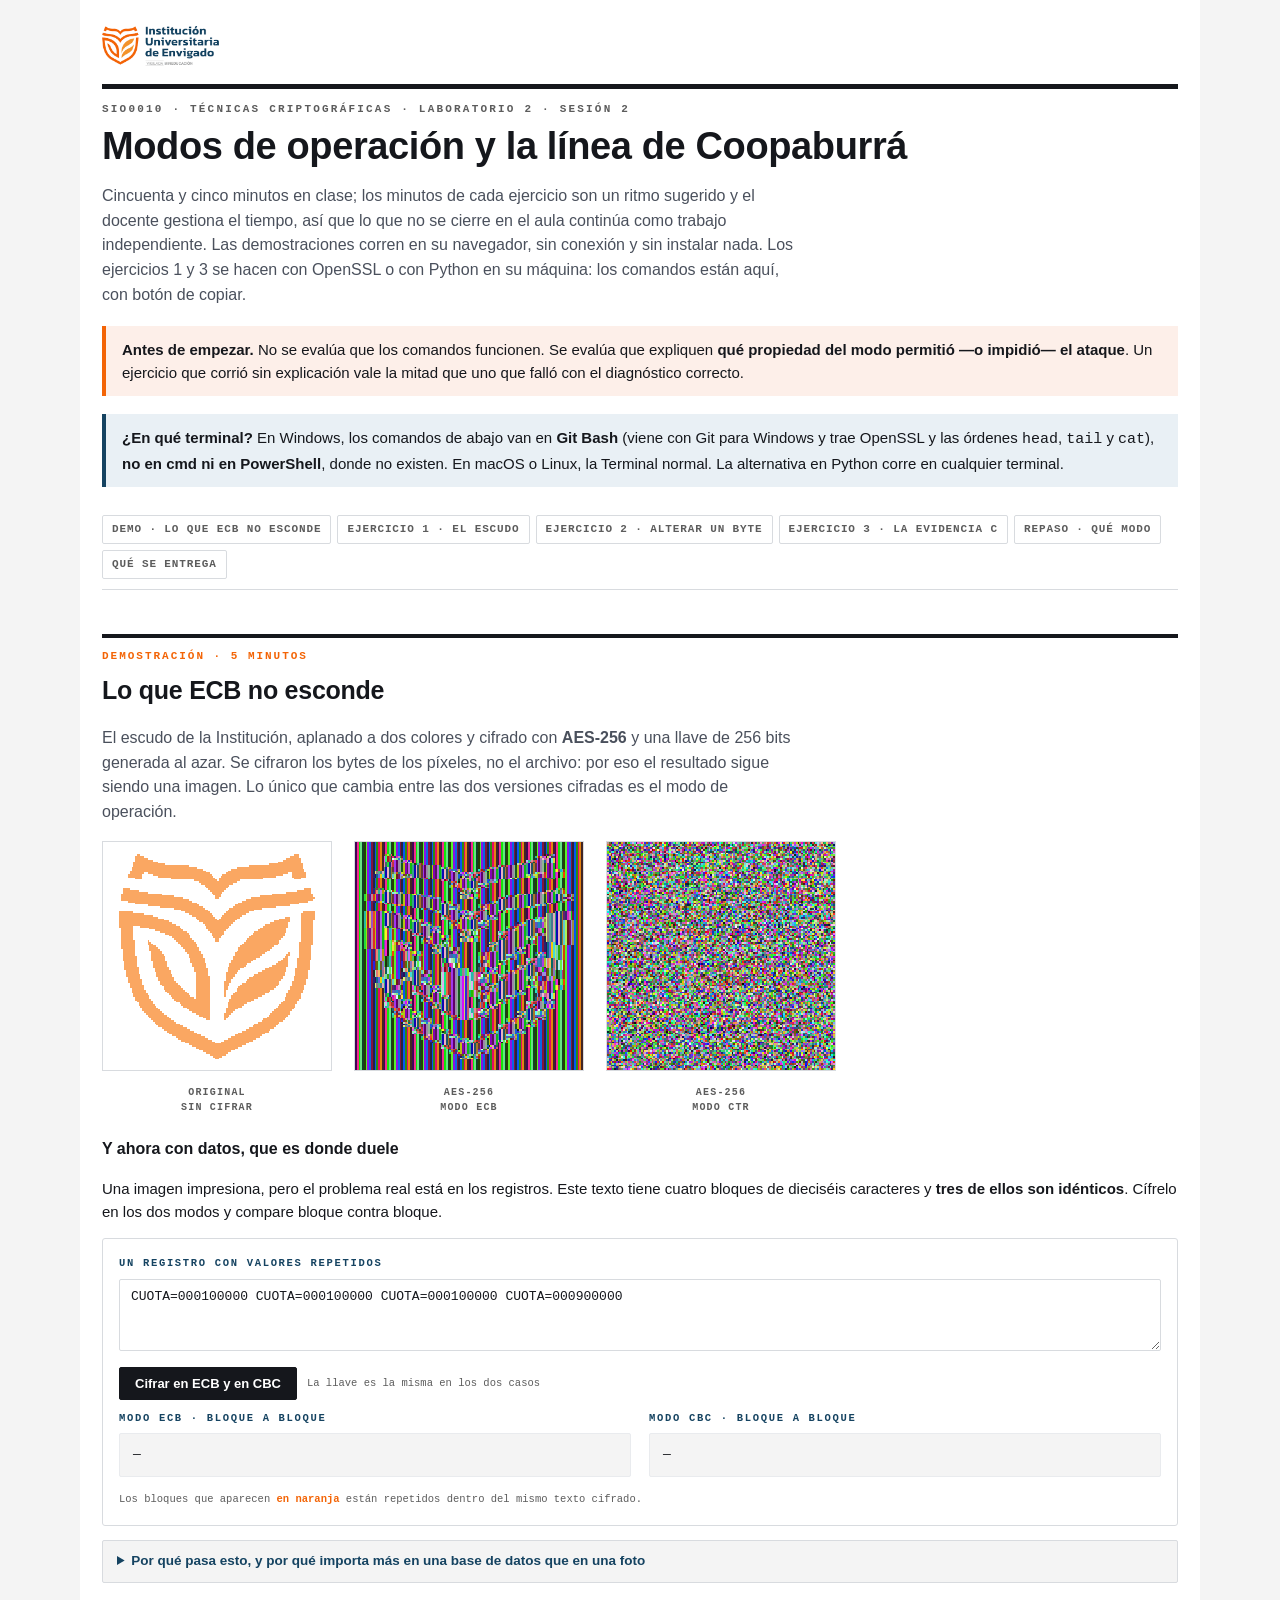
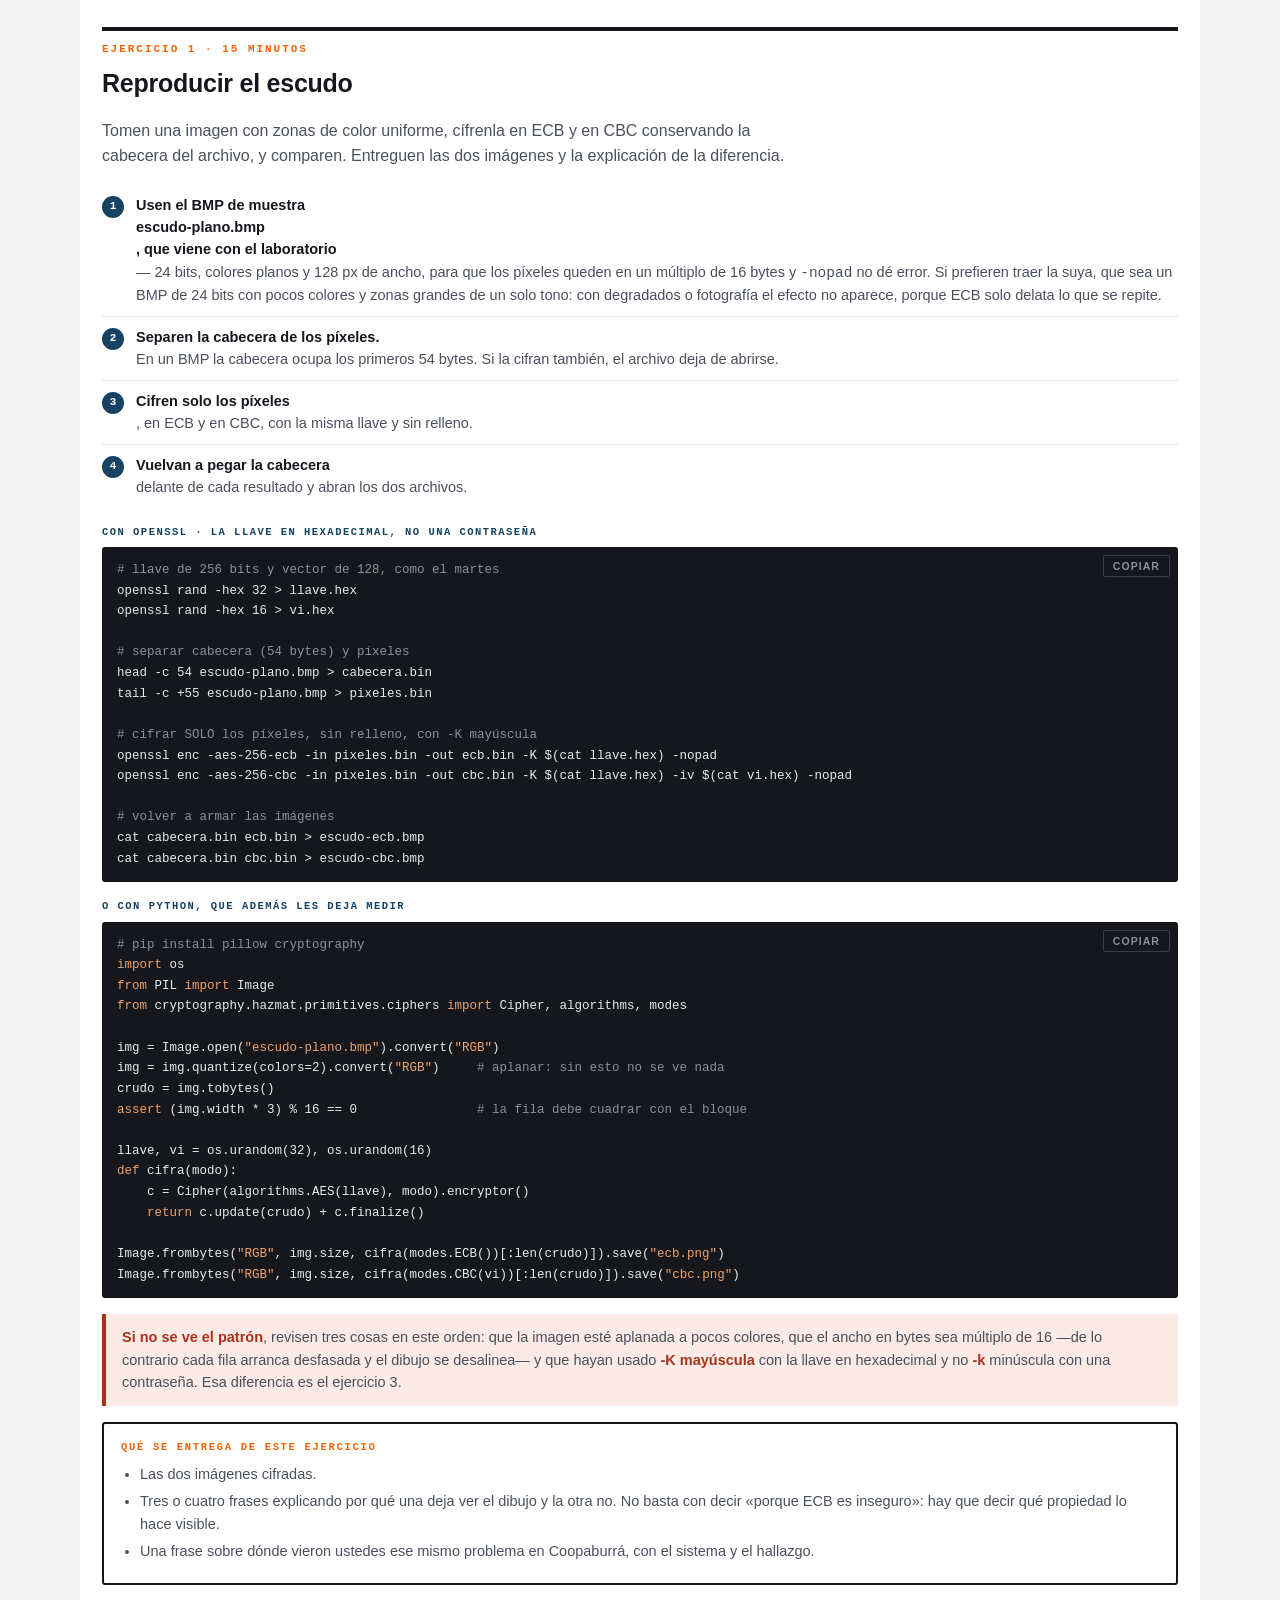
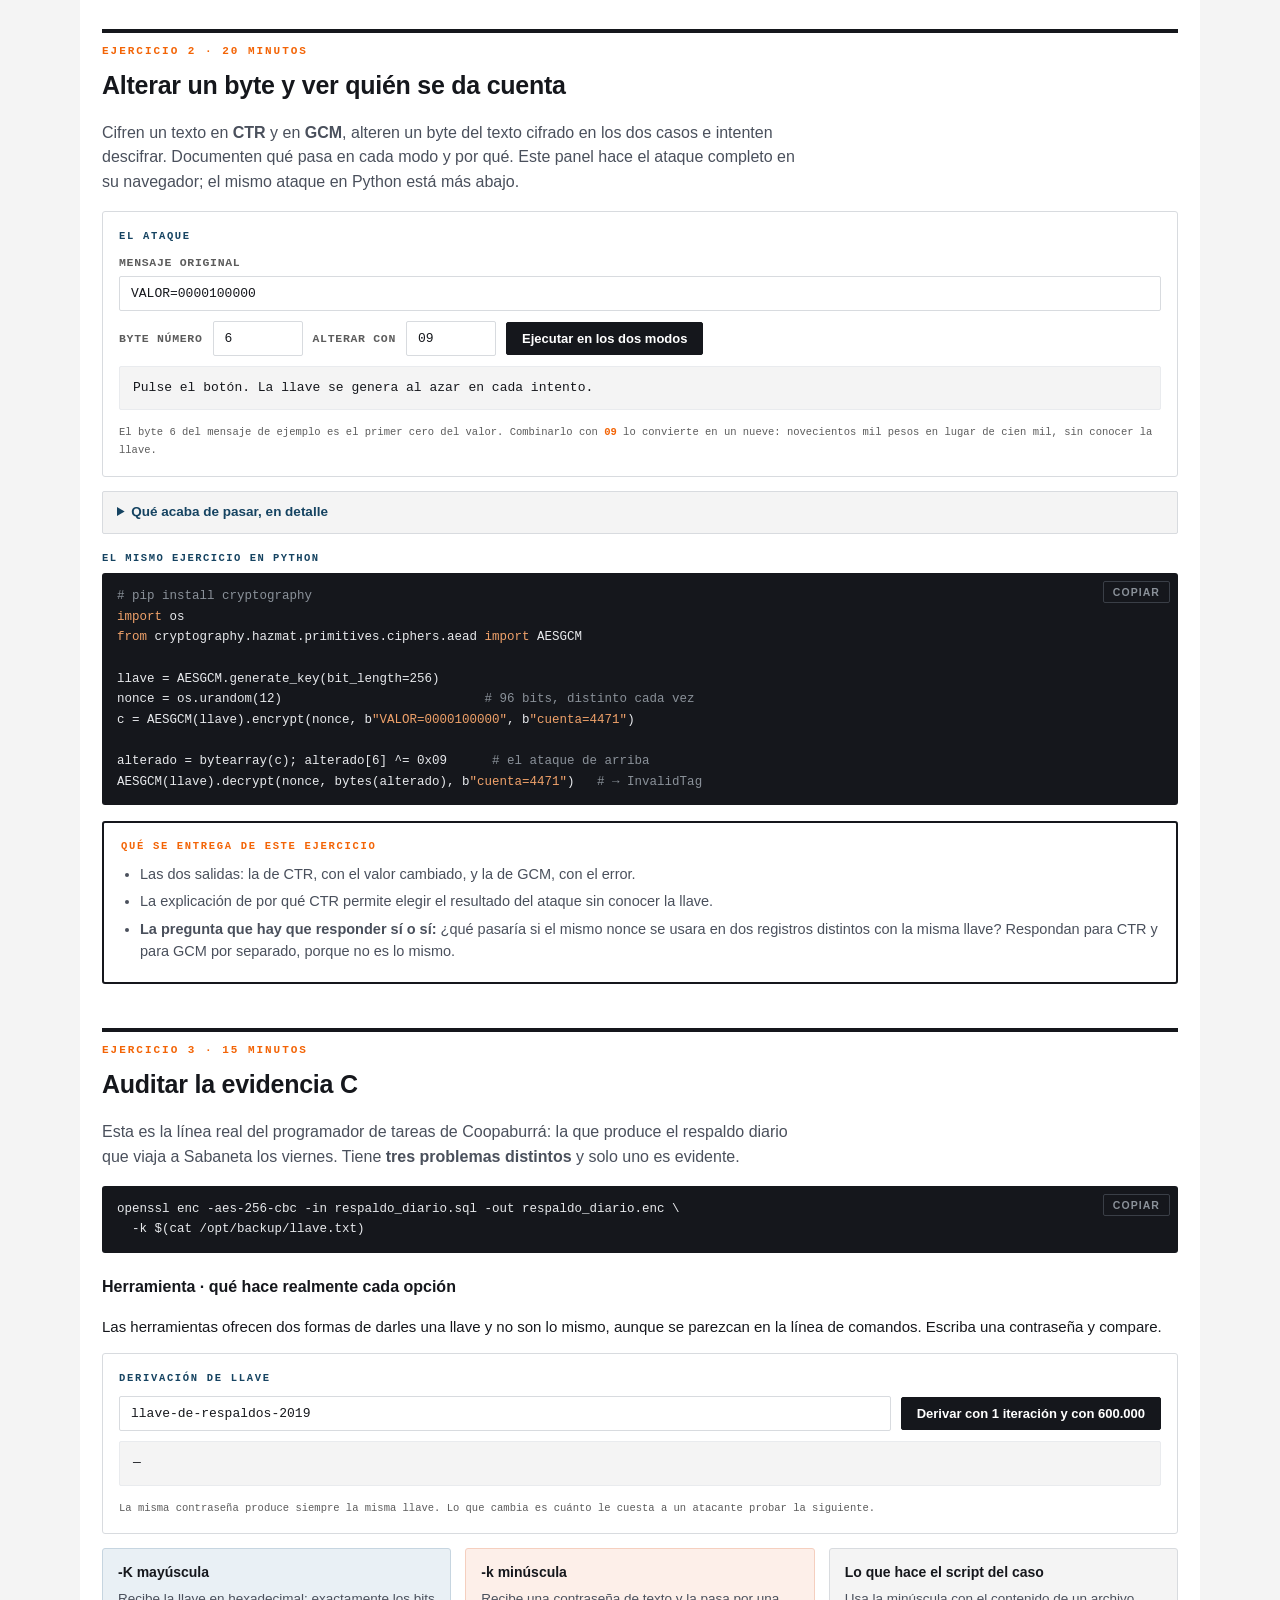
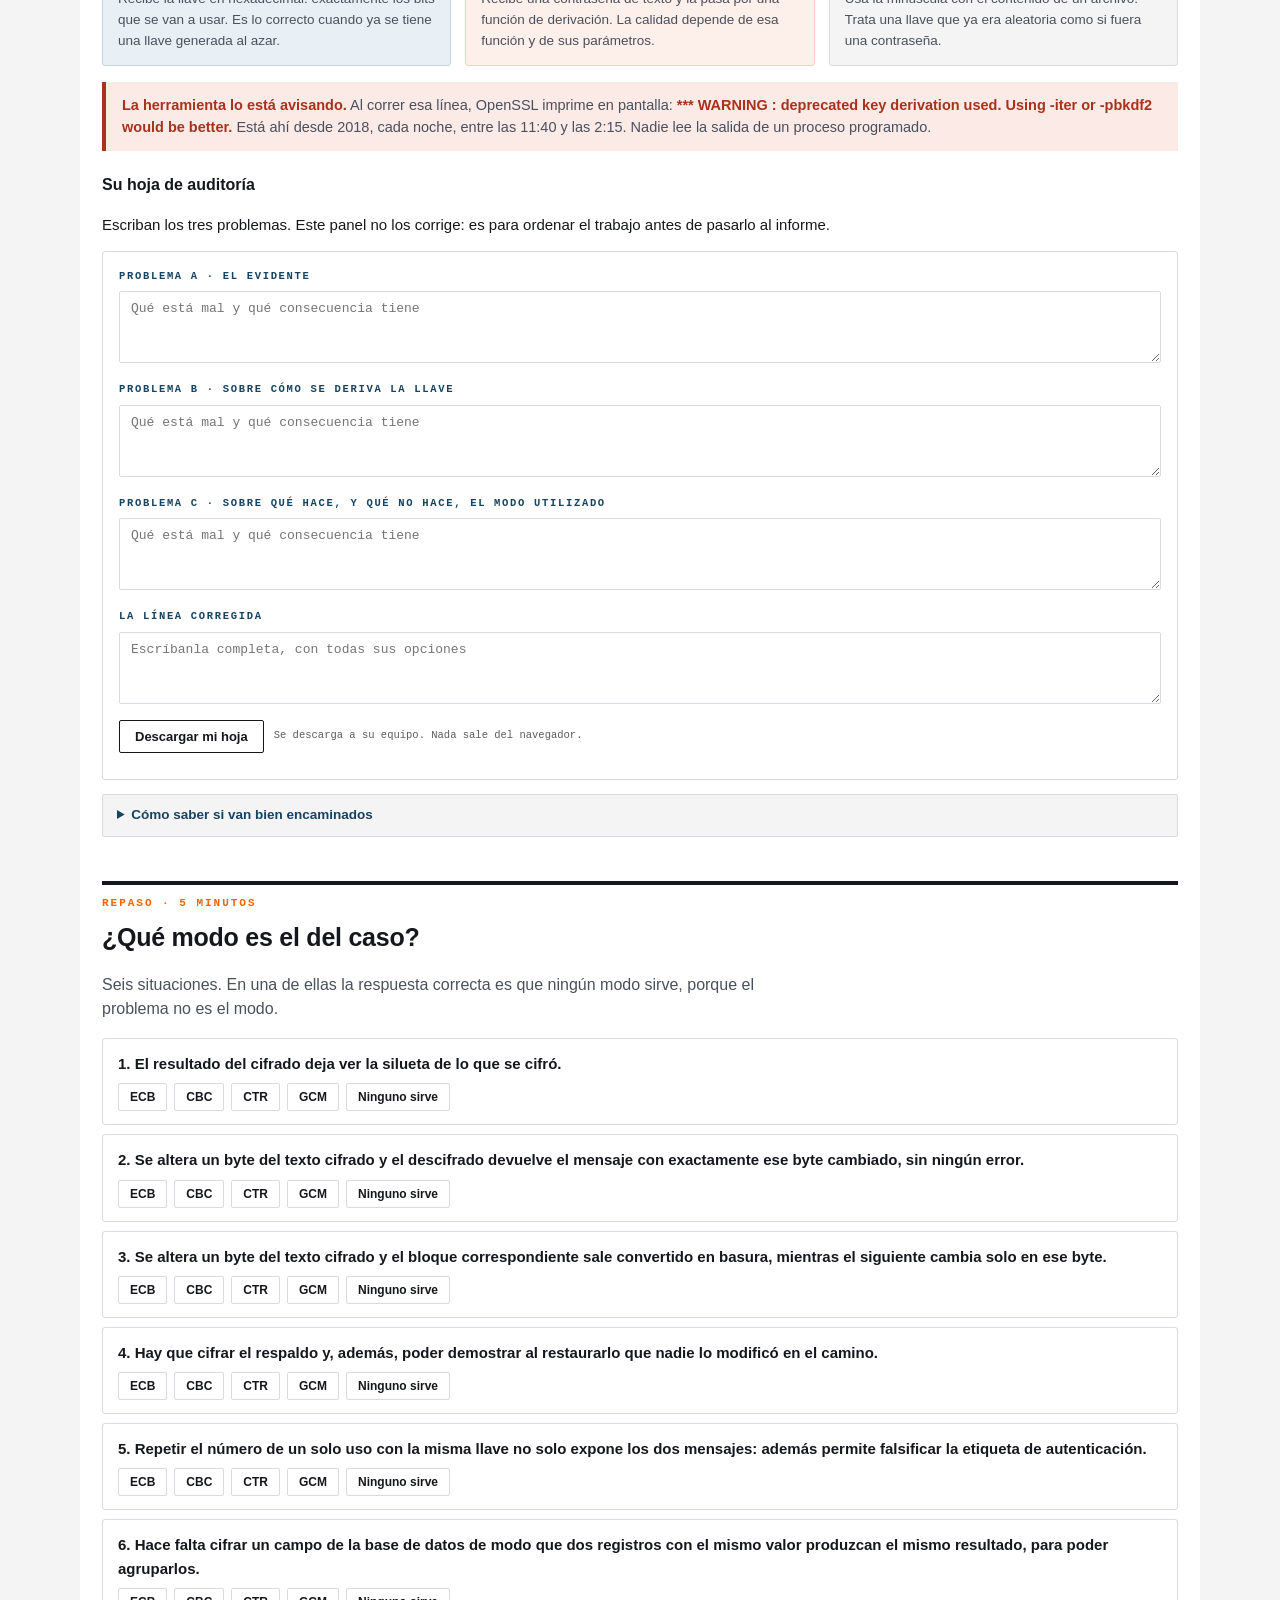
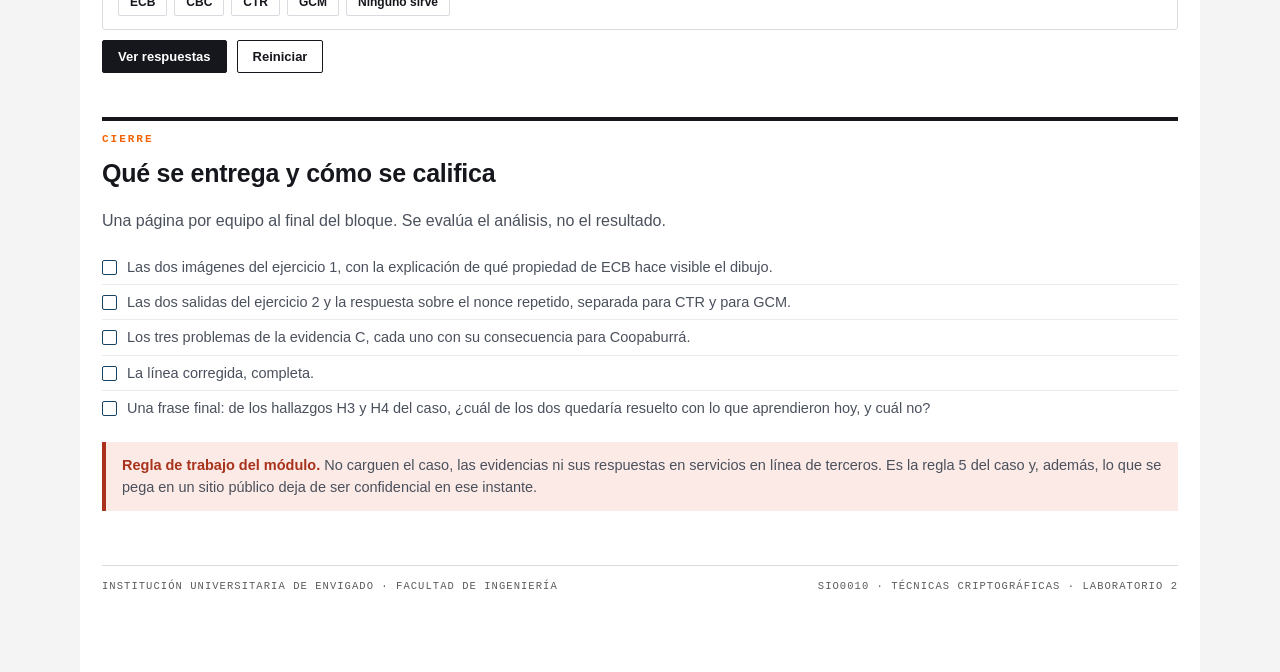
==== commit 7ae675e1: "Aclara la terminal: los comandos van en Git Bash, no en cmd En Windows, cmd.exe y PowerShell no tien" ====
--- a/laboratorios/Laboratorio-2-SIO0010.html
+++ b/laboratorios/Laboratorio-2-SIO0010.html
@@ -273,6 +273,7 @@
   <h1>Modos de operación y la línea de Coopaburrá</h1>
   <p class="lead">Cincuenta y cinco minutos en clase; los minutos de cada ejercicio son un ritmo sugerido y el docente gestiona el tiempo, así que lo que no se cierre en el aula continúa como trabajo independiente. Las demostraciones corren en su navegador, sin conexión y sin instalar nada. Los ejercicios 1 y 3 se hacen con OpenSSL o con Python en su máquina: los comandos están aquí, con botón de copiar.</p>
   <div class="aviso"><b>Antes de empezar.</b> No se evalúa que los comandos funcionen. Se evalúa que expliquen <b>qué propiedad del modo permitió —o impidió— el ataque</b>. Un ejercicio que corrió sin explicación vale la mitad que uno que falló con el diagnóstico correcto.</div>
+  <div class="aviso" style="border-left-color:var(--azul);background:var(--azul-lav)"><b>¿En qué terminal?</b> En Windows, los comandos de abajo van en <b>Git Bash</b> (viene con Git para Windows y trae OpenSSL y las órdenes <code>head</code>, <code>tail</code> y <code>cat</code>), <b>no en cmd ni en PowerShell</b>, donde no existen. En macOS o Linux, la Terminal normal. La alternativa en Python corre en cualquier terminal.</div>
 </header>
 
 <nav class="nav">
